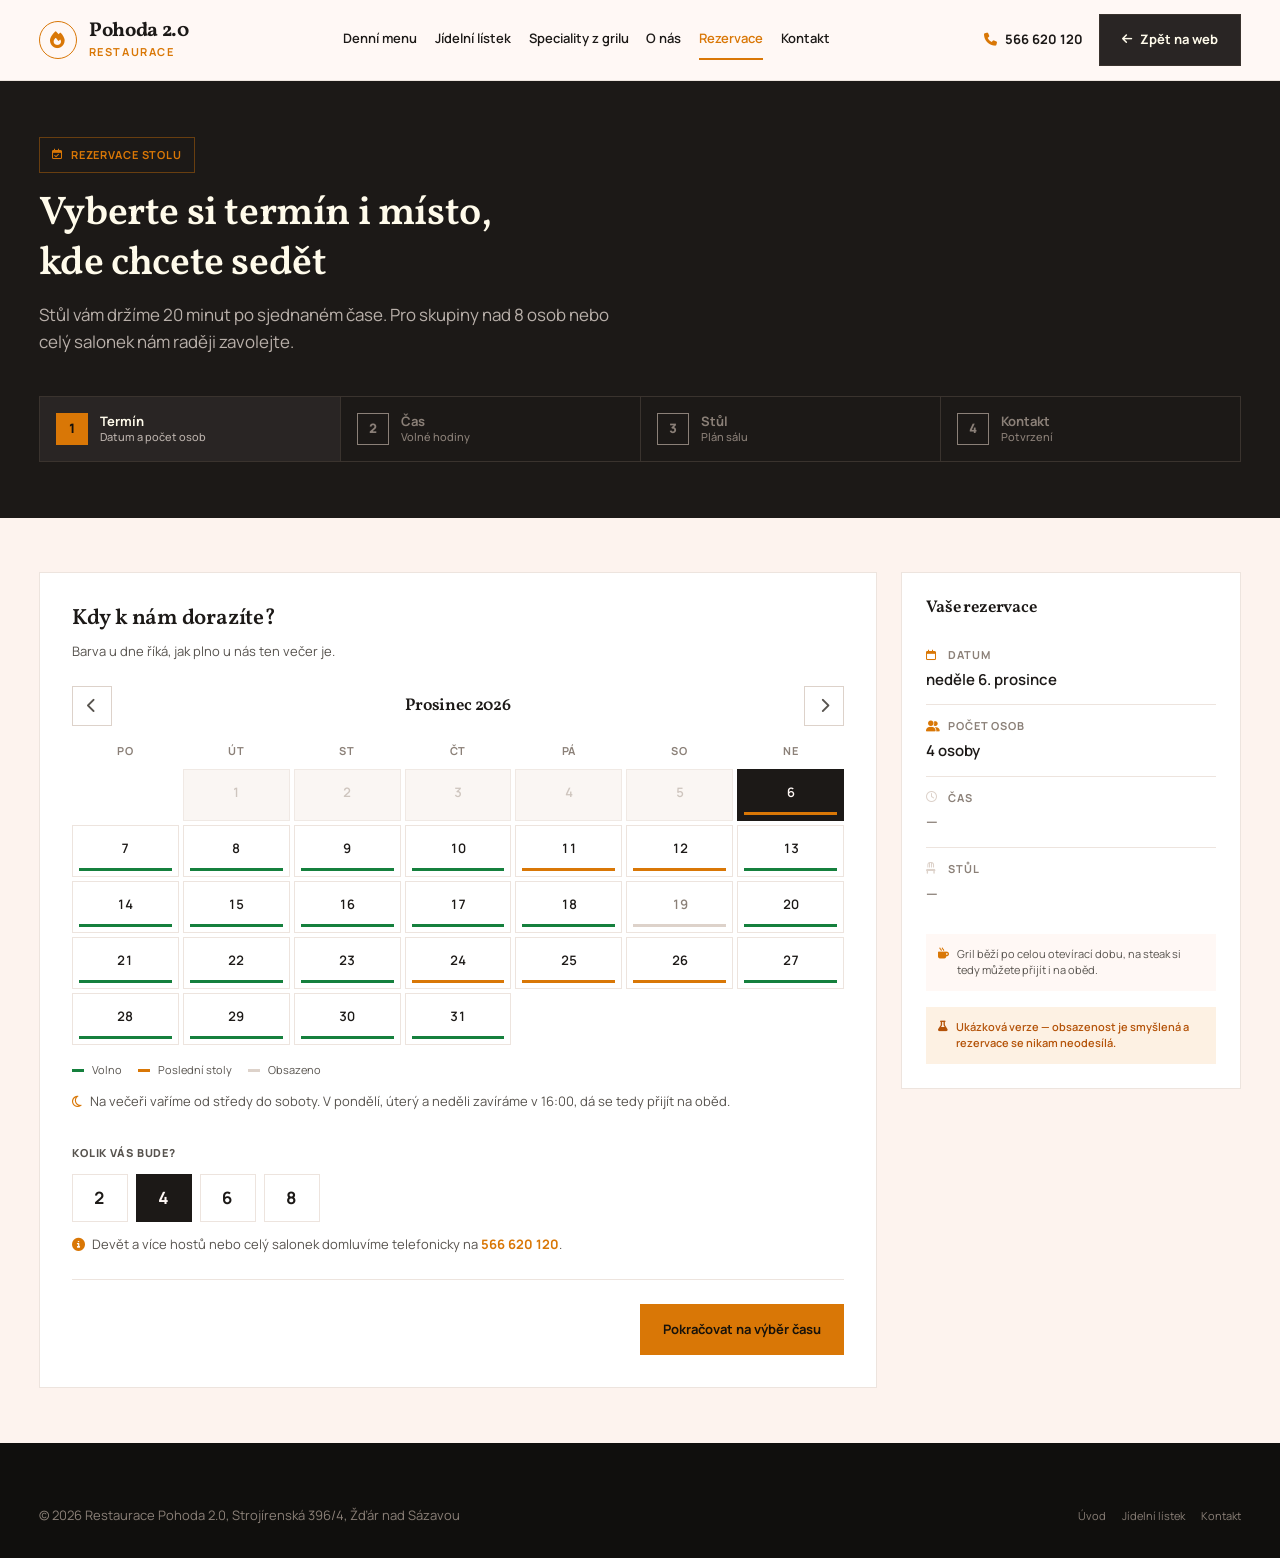
==== rezervace.html @ 3ba25381 "Add table reservation flow with interactive floor plan Adds rezervace.html: a four-step booking demo" ====
<!DOCTYPE html>
<html lang="cs">
<head>
<meta charset="UTF-8">
<meta name="viewport" content="width=device-width, initial-scale=1">
<title>Rezervace stolu — Pohoda 2.0</title>
<meta name="description" content="Rezervujte si stůl v restauraci Pohoda 2.0 ve Žďáru nad Sázavou. Vyberte si datum, čas i konkrétní stůl v sále nebo na zahrádce.">
<meta name="theme-color" content="#1c1917">

<link rel="icon" href="data:image/svg+xml,%3Csvg xmlns='http://www.w3.org/2000/svg' viewBox='0 0 32 32'%3E%3Crect width='32' height='32' fill='%231c1917'/%3E%3Ctext x='16' y='23' font-family='Georgia,serif' font-size='19' font-weight='700' fill='%23d97706' text-anchor='middle'%3EP%3C/text%3E%3C/svg%3E">

<link rel="preconnect" href="https://fonts.googleapis.com">
<link rel="preconnect" href="https://fonts.gstatic.com" crossorigin>
<link href="https://fonts.googleapis.com/css2?family=Manrope:wght@400;500;600;700;800&family=Vollkorn:ital,wght@0,500;0,600;0,700;1,600;1,700&display=swap" rel="stylesheet">
<link rel="stylesheet" href="https://cdnjs.cloudflare.com/ajax/libs/font-awesome/6.5.2/css/all.min.css">

<link rel="stylesheet" href="assets/css/tokens.css">
<link rel="stylesheet" href="assets/css/main.css">
<link rel="stylesheet" href="assets/css/rezervace.css">
<link rel="stylesheet" href="assets/css/responsive.css">
</head>
<body>

<a class="skip-link" href="#krokovani">Přeskočit na rezervaci</a>

<header class="nav">
  <div class="wrap nav__inner">
    <a href="index.html" class="brand" aria-label="Pohoda 2.0, zpět na úvod">
      <span class="brand__mark" aria-hidden="true"><i class="fa-solid fa-fire"></i></span>
      <span>
        <span class="brand__name">Pohoda 2.0</span>
        <span class="brand__sub">Restaurace</span>
      </span>
    </a>

    <nav class="nav__links" id="hlavni-navigace" aria-label="Hlavní navigace">
      <a href="index.html#denni-menu">Denní menu</a>
      <a href="index.html#jidelni-listek">Jídelní lístek</a>
      <a href="index.html#speciality">Speciality z grilu</a>
      <a href="index.html#o-nas">O nás</a>
      <a href="rezervace.html" class="is-current">Rezervace</a>
      <a href="index.html#kontakt">Kontakt</a>
    </nav>

    <div class="nav__actions">
      <a href="tel:+420566620120" class="nav__phone" aria-label="Zavolat na 566 620 120"><i class="fa-solid fa-phone" aria-hidden="true"></i> <span class="label">566 620 120</span></a>
      <a href="index.html" class="btn btn--dark"><i class="fa-solid fa-arrow-left" aria-hidden="true"></i> Zpět na web</a>
      <button class="nav__burger" type="button" aria-expanded="false" aria-controls="hlavni-navigace" aria-label="Otevřít menu">
        <i class="fa-solid fa-bars" aria-hidden="true"></i>
      </button>
    </div>
  </div>
</header>

<!-- ============================================================
     HLAVIČKA REZERVACE + KROKOVNÍK
     ============================================================ -->
<section class="rez-head" id="krokovani">
  <div class="wrap">
    <p class="eyebrow eyebrow--boxed"><i class="fa-regular fa-calendar-check" aria-hidden="true"></i> Rezervace stolu</p>
    <h1 class="rez-head__title">Vyberte si termín i místo, kde chcete sedět</h1>
    <p class="rez-head__lead">Stůl vám držíme 20 minut po sjednaném čase. Pro skupiny nad 8 osob nebo celý salonek nám raději zavolejte.</p>

    <ol class="steps" aria-label="Průběh rezervace">
      <li class="steps__item is-active" data-step-nav="1">
        <span class="steps__num">1</span>
        <span class="steps__label">Termín<small>Datum a počet osob</small></span>
      </li>
      <li class="steps__item" data-step-nav="2">
        <span class="steps__num">2</span>
        <span class="steps__label">Čas<small>Volné hodiny</small></span>
      </li>
      <li class="steps__item" data-step-nav="3">
        <span class="steps__num">3</span>
        <span class="steps__label">Stůl<small>Plán sálu</small></span>
      </li>
      <li class="steps__item" data-step-nav="4">
        <span class="steps__num">4</span>
        <span class="steps__label">Kontakt<small>Potvrzení</small></span>
      </li>
    </ol>
  </div>
</section>

<main class="section section--warm rez-main">
  <div class="wrap rez-grid">

    <!-- ==========================================================
         SLOUPEC S KROKY
         ========================================================== -->
    <div class="rez-flow">

      <!-- KROK 1 — termín -------------------------------------- -->
      <section class="step panel" data-step="1" aria-labelledby="nadpis-krok-1">
        <h2 class="step__title" id="nadpis-krok-1">Kdy k nám dorazíte?</h2>
        <p class="step__hint">Barva u dne říká, jak plno u nás ten večer je.</p>

        <div class="cal">
          <div class="cal__bar">
            <button class="cal__nav" type="button" data-cal-prev aria-label="Předchozí měsíc"><i class="fa-solid fa-chevron-left" aria-hidden="true"></i></button>
            <h3 class="cal__month" data-cal-month aria-live="polite">—</h3>
            <button class="cal__nav" type="button" data-cal-next aria-label="Následující měsíc"><i class="fa-solid fa-chevron-right" aria-hidden="true"></i></button>
          </div>
          <div class="cal__dow" aria-hidden="true">
            <span>Po</span><span>Út</span><span>St</span><span>Čt</span><span>Pá</span><span>So</span><span>Ne</span>
          </div>
          <div class="cal__grid" data-cal-grid role="group" aria-label="Výběr data"></div>
          <ul class="cal__legend">
            <li><span class="dot dot--free" aria-hidden="true"></span> Volno</li>
            <li><span class="dot dot--busy" aria-hidden="true"></span> Poslední stoly</li>
            <li><span class="dot dot--full" aria-hidden="true"></span> Obsazeno</li>
          </ul>
          <p class="cal__note">
            <i class="fa-regular fa-moon" aria-hidden="true"></i>
            Na večeři vaříme od středy do soboty. V pondělí, úterý a neděli zavíráme v 16:00, dá se tedy přijít na oběd.
          </p>
        </div>

        <fieldset class="party">
          <legend>Kolik vás bude?</legend>
          <div class="party__row" data-party>
            <button class="party__btn" type="button" data-people="2">2</button>
            <button class="party__btn is-selected" type="button" data-people="4">4</button>
            <button class="party__btn" type="button" data-people="6">6</button>
            <button class="party__btn" type="button" data-people="8">8</button>
          </div>
          <p class="party__note"><i class="fa-solid fa-circle-info" aria-hidden="true"></i> Devět a více hostů nebo celý salonek domluvíme telefonicky na <a href="tel:+420566620120">566 620 120</a>.</p>
        </fieldset>

        <div class="step__foot">
          <span></span>
          <button class="btn btn--ember" type="button" data-next="2">Pokračovat na výběr času</button>
        </div>
      </section>

      <!-- KROK 2 — čas ----------------------------------------- -->
      <section class="step panel" data-step="2" hidden aria-labelledby="nadpis-krok-2">
        <h2 class="step__title" id="nadpis-krok-2">V kolik si sednete?</h2>
        <p class="step__hint">Obsazené časy necháváme vidět, ať víte, kdy je u nás nabito.</p>

        <div class="slots" data-slots-obed>
          <h3 class="slots__title"><i class="fa-solid fa-sun" aria-hidden="true"></i> Oběd</h3>
          <div class="slots__row" data-slots="obed" role="group" aria-label="Časy oběda"></div>
        </div>

        <div class="slots" data-slots-vecere>
          <h3 class="slots__title"><i class="fa-solid fa-moon" aria-hidden="true"></i> Večer</h3>
          <div class="slots__row" data-slots="vecer" role="group" aria-label="Časy večeře"></div>
        </div>

        <p class="slots__empty" data-slots-empty hidden></p>

        <div class="step__foot">
          <button class="btn btn--ghost" type="button" data-back="1"><i class="fa-solid fa-arrow-left" aria-hidden="true"></i> Zpět na termín</button>
          <button class="btn btn--ember" type="button" data-next="3">Pokračovat na výběr stolu</button>
        </div>
      </section>

      <!-- KROK 3 — stůl ---------------------------------------- -->
      <section class="step" data-step="3" hidden aria-labelledby="nadpis-krok-3">
        <div class="panel">
          <h2 class="step__title" id="nadpis-krok-3">Kde chcete sedět?</h2>
          <p class="step__hint">Klikněte na stůl v plánu. Šedé stoly už na váš čas někdo drží.</p>

          <div class="zones" role="tablist" aria-label="Části podniku">
            <button class="zone" type="button" role="tab" aria-selected="true" data-zone="sal">
              <i class="fa-solid fa-utensils" aria-hidden="true"></i> Vnitřní sál
              <small>10 stolů · 40 míst</small>
            </button>
            <button class="zone" type="button" role="tab" aria-selected="false" data-zone="zahradka">
              <i class="fa-solid fa-tree" aria-hidden="true"></i> Zahrádka
              <small>4 stoly · 18 míst · gril</small>
            </button>
          </div>
        </div>

        <!-- Plán sálu je tmavý blok — stejný jazyk jako polední menu -->
        <div class="plan">
          <div class="plan__head">
            <h3>Plán podniku</h3>
            <p class="plan__when" data-plan-when>—</p>
          </div>

          <p class="plan__hint"><i class="fa-solid fa-arrows-left-right" aria-hidden="true"></i> Plánem můžete posunout do stran.</p>

          <div class="plan__stage">
            <svg class="plan__svg" data-plan="sal" viewBox="0 0 760 470" role="group" aria-label="Plán vnitřního sálu">
              <!-- obvodové zdi -->
              <rect class="wall" x="16" y="16" width="728" height="438"/>

              <!-- okna na severní stěně -->
              <g class="window">
                <line x1="80"  y1="16" x2="220" y2="16"/>
                <line x1="270" y1="16" x2="410" y2="16"/>
                <line x1="460" y1="16" x2="600" y2="16"/>
              </g>
              <text class="plan-note" x="340" y="46">okna do ulice</text>

              <!-- výčep -->
              <rect class="fixture" x="596" y="150" width="148" height="120"/>
              <text class="fixture-label" x="670" y="205">VÝČEP</text>
              <text class="fixture-label fixture-label--sub" x="670" y="226">Budvar · Pardál</text>

              <!-- otevřený gril -->
              <rect class="fixture fixture--fire" x="16" y="300" width="126" height="110"/>
              <text class="fixture-label" x="79" y="350">GRIL</text>
              <text class="fixture-label fixture-label--sub" x="79" y="371">otevřený</text>

              <!-- vchod -->
              <g class="door">
                <line x1="330" y1="454" x2="440" y2="454"/>
              </g>
              <text class="plan-note" x="385" y="440">vchod</text>

              <!-- stoly doplní skript -->
              <g data-tables></g>
            </svg>

            <svg class="plan__svg" data-plan="zahradka" viewBox="0 0 760 470" role="group" aria-label="Plán zahrádky" hidden>
              <rect class="wall wall--soft" x="16" y="16" width="728" height="438"/>

              <!-- pergola -->
              <rect class="fixture" x="458" y="34" width="272" height="186"/>
              <text class="fixture-label fixture-label--left" x="476" y="60">PERGOLA</text>
              <text class="fixture-label fixture-label--sub fixture-label--left" x="476" y="79">zastřešeno</text>

              <!-- zahradní gril -->
              <rect class="fixture fixture--fire" x="34" y="34" width="132" height="104"/>
              <text class="fixture-label" x="100" y="80">GRIL</text>
              <text class="fixture-label fixture-label--sub" x="100" y="101">zahradní</text>

              <!-- zeleň podél plotu -->
              <g class="green">
                <circle cx="62" cy="212" r="26"/>
                <circle cx="700" cy="304" r="22"/>
                <circle cx="686" cy="392" r="30"/>
              </g>

              <!-- vstup ze sálu -->
              <g class="door">
                <line x1="300" y1="454" x2="410" y2="454"/>
              </g>
              <text class="plan-note" x="355" y="440">vstup ze sálu</text>

              <g data-tables></g>
            </svg>
          </div>

          <ul class="plan__legend">
            <li><span class="key key--free" aria-hidden="true"></span> Volný</li>
            <li><span class="key key--taken" aria-hidden="true"></span> Obsazený</li>
            <li><span class="key key--small" aria-hidden="true"></span> Malý pro váš počet</li>
            <li><span class="key key--picked" aria-hidden="true"></span> Váš výběr</li>
          </ul>
        </div>

        <div class="panel">
          <div class="step__foot">
            <button class="btn btn--ghost" type="button" data-back="2"><i class="fa-solid fa-arrow-left" aria-hidden="true"></i> Zpět na čas</button>
            <button class="btn btn--ember" type="button" data-next="4">Pokračovat na kontakt</button>
          </div>
        </div>
      </section>

      <!-- KROK 4 — kontakt ------------------------------------- -->
      <section class="step panel" data-step="4" hidden aria-labelledby="nadpis-krok-4">
        <h2 class="step__title" id="nadpis-krok-4">Kam vám pošleme potvrzení?</h2>
        <p class="step__hint">Rezervaci potvrdíme SMS. Pokud by se něco změnilo, ozveme se telefonicky.</p>

        <form class="form" id="formular-rezervace" novalidate>
          <div class="form__row form__row--2">
            <p class="field">
              <label for="jmeno">Jméno a příjmení <span class="req" aria-hidden="true">*</span></label>
              <input type="text" id="jmeno" name="jmeno" placeholder="Jan Novák" autocomplete="name" required>
            </p>
            <p class="field">
              <label for="telefon">Telefonní číslo <span class="req" aria-hidden="true">*</span></label>
              <input type="tel" id="telefon" name="telefon" placeholder="+420 777 000 000" autocomplete="tel" required>
            </p>
          </div>

          <p class="field">
            <label for="email">E-mail <span class="volitelne">nepovinné</span></label>
            <input type="email" id="email" name="email" placeholder="vas@email.cz" autocomplete="email">
          </p>

          <fieldset class="occasion">
            <legend>Jde o zvláštní příležitost?</legend>
            <div class="occasion__row" data-occasion>
              <button class="tagbtn is-selected" type="button" data-occasion-value="">Běžná návštěva</button>
              <button class="tagbtn" type="button" data-occasion-value="Narozeniny">Narozeniny</button>
              <button class="tagbtn" type="button" data-occasion-value="Oslava">Rodinná oslava</button>
              <button class="tagbtn" type="button" data-occasion-value="Firemní akce">Firemní akce</button>
            </div>
          </fieldset>

          <p class="field">
            <label for="poznamka">Poznámka pro kuchyni a obsluhu</label>
            <textarea id="poznamka" name="poznamka" placeholder="Např. dětská židlička, bezlepkové jídlo, chceme Tomahawk – připravte ho prosím."></textarea>
          </p>

          <div class="step__foot">
            <button class="btn btn--ghost" type="button" data-back="3"><i class="fa-solid fa-arrow-left" aria-hidden="true"></i> Zpět na výběr stolu</button>
            <button class="btn btn--ember" type="submit">Závazně rezervovat <i class="fa-regular fa-circle-check" aria-hidden="true"></i></button>
          </div>

          <p class="form__status" id="stav-rezervace" role="status" hidden></p>
        </form>
      </section>

      <!-- POTVRZENÍ -------------------------------------------- -->
      <section class="step done" data-step="5" hidden aria-labelledby="nadpis-hotovo">
        <div class="done__mark" aria-hidden="true"><i class="fa-solid fa-check"></i></div>
        <h2 class="done__title" id="nadpis-hotovo">Stůl je váš. Těšíme se!</h2>
        <p class="done__lead">Potvrzení jsme odeslali SMS. Stůl držíme 20 minut po sjednaném čase — kdyby se vám cokoliv posunulo, stačí zavolat.</p>

        <dl class="done__recap" data-done-recap></dl>

        <p class="done__code">Číslo rezervace <strong data-done-code>—</strong></p>

        <div class="done__cta">
          <a href="index.html#jidelni-listek" class="btn btn--ink">Prohlédnout jídelní lístek</a>
          <a href="tel:+420566620120" class="btn btn--ghost"><i class="fa-solid fa-phone" aria-hidden="true"></i> Zavolat do restaurace</a>
          <button class="btn btn--ghost" type="button" data-restart>Nová rezervace</button>
        </div>
      </section>

    </div>

    <!-- ==========================================================
         SOUHRN
         ========================================================== -->
    <aside class="recap" aria-label="Souhrn rezervace">
      <div class="recap__inner">
        <h2 class="recap__title">Vaše rezervace</h2>
        <dl class="recap__list">
          <div class="recap__row" data-recap="datum">
            <dt><i class="fa-regular fa-calendar" aria-hidden="true"></i> Datum</dt>
            <dd>—</dd>
          </div>
          <div class="recap__row" data-recap="osob">
            <dt><i class="fa-solid fa-user-group" aria-hidden="true"></i> Počet osob</dt>
            <dd>—</dd>
          </div>
          <div class="recap__row" data-recap="cas">
            <dt><i class="fa-regular fa-clock" aria-hidden="true"></i> Čas</dt>
            <dd>—</dd>
          </div>
          <div class="recap__row" data-recap="stul">
            <dt><i class="fa-solid fa-chair" aria-hidden="true"></i> Stůl</dt>
            <dd>—</dd>
          </div>
        </dl>

        <p class="recap__note">
          <i class="fa-solid fa-mug-hot" aria-hidden="true"></i>
          Gril běží po celou otevírací dobu, na steak si tedy můžete přijít i na oběd.
        </p>

        <p class="recap__demo">
          <i class="fa-solid fa-flask" aria-hidden="true"></i>
          Ukázková verze — obsazenost je smyšlená a rezervace se nikam neodesílá.
        </p>
      </div>
    </aside>

  </div>
</main>

<footer class="footer">
  <div class="wrap">
    <div class="footer__bottom" style="margin-top:0;padding-top:0;border-top:none">
      <p>© 2026 Restaurace Pohoda 2.0, Strojírenská 396/4, Žďár nad Sázavou</p>
      <nav aria-label="Doplňkové odkazy">
        <a href="index.html">Úvod</a>
        <a href="index.html#jidelni-listek">Jídelní lístek</a>
        <a href="index.html#kontakt">Kontakt</a>
      </nav>
    </div>
  </div>
</footer>

<script src="assets/js/app.js"></script>
<script src="assets/js/rezervace.js"></script>
</body>
</html>
---- assets/css/tokens.css ----
/* =============================================================
   POHODA 2.0 — Design tokens
   Realizace Figma návrhu: střídání tmavých „grilových" pásů
   a světlých krémových sekcí s tištěným jídelním lístkem.
   ============================================================= */

:root {
  /* ---------- Tmavé plochy (hero, polední menu, patička) ---------- */
  --coal:        #100f0d;   /* topbar, patička, nejhlubší plocha */
  --char:        #1c1917;   /* hlavní tmavá plocha */
  --ash:         #292524;   /* tmavé karty a tlačítka */
  --ash-hi:      #332e2b;   /* hover na tmavé */
  --line-dark:   #3a332e;   /* linky na tmavé */

  /* ---------- Světlé plochy (příběh, lístek, rezervace) ---------- */
  --cream:       #fff8f5;   /* krémový podklad sekcí */
  --cream-warm:  #fdf3ee;   /* teplejší varianta pásu */
  --card:        #ffffff;   /* bílé karty */
  --line-light:  #ede4de;   /* linky na světlé */
  --line-input:  #ddd2ca;   /* rámečky formulářových polí */

  /* ---------- Oheň ---------- */
  --ember:       #d97706;   /* primární akce, ceny, akcenty */
  --ember-hi:    #ef8c0a;   /* hover */
  --ember-deep:  #b45309;   /* stisk */
  --flame:       #ea580c;   /* mikroakcent: nábor, žhavé */
  --ember-tint:  #fdf1e3;   /* světlá výplň pod akcentem */

  /* ---------- Text ---------- */
  --foam:        #fffbeb;   /* text na tmavé */
  --stone:       #b9b0aa;   /* sekundární na tmavé */
  --stone-dim:   #8b8078;   /* meta na tmavé */
  --ink:         #1c1917;   /* text na světlé */
  --ink-soft:    #57534e;   /* popisy na světlé */
  --ink-dim:     #8b8078;   /* meta na světlé */

  /* ---------- Stavy ---------- */
  --open:        #15803d;   /* dnes otevřeno */
  --open-tint:   #e8f3ec;

  /* ---------- Stavy stolů v plánu sálu ---------- */
  --free:        #6b9c65;   /* volný stůl — mech Vysočiny */
  --free-fill:   rgba(107,156,101,0.22);
  --free-hover:  rgba(107,156,101,0.4);
  --taken:       #57504a;   /* stůl už někdo drží */
  --taken-fill:  #241f1c;

  /* ---------- Typografie ---------- */
  --font-display: 'Vollkorn', Georgia, 'Times New Roman', serif;
  --font-text:    'Manrope', system-ui, -apple-system, 'Segoe UI', sans-serif;

  /* Fluidní škála: mobil 360 px → desktop 1440 px.
     Nad 1800 px roste přes html{font-size}, ne přes vw. */
  --t-display: clamp(2.25rem, 1.35rem + 3.9vw, 3.5rem);
  --t-h2:      clamp(1.75rem, 1.25rem + 2.1vw, 2.5rem);
  --t-h3:      clamp(1.15rem, 1.05rem + 0.45vw, 1.375rem);
  --t-h4:      1.0625rem;
  --t-lead:    clamp(0.95rem, 0.9rem + 0.2vw, 1.0625rem);
  --t-body:    0.9375rem;
  --t-sm:      0.8125rem;
  --t-xs:      0.6875rem;

  --lh-tight:  1.14;
  --lh-head:   1.25;
  --lh-body:   1.62;
  --track-label: 0.08em;   /* prostrkání verzálkových popisků */

  /* ---------- Rozestupy ---------- */
  --s-1: 0.25rem;  --s-2: 0.5rem;   --s-3: 0.75rem;  --s-4: 1rem;
  --s-5: 1.5rem;   --s-6: 2rem;     --s-7: 3rem;     --s-8: 4rem;
  --s-9: 6rem;     --s-10: 8rem;

  /* ---------- Layout ---------- */
  --page:   1280px;
  --gutter: clamp(1rem, 0.35rem + 2.6vw, 3rem);
  --nav-h:  80px;

  /* ---------- Tvar: ostré rohy jsou identita podniku ---------- */
  --radius: 0;

  /* ---------- Hloubka ---------- */
  --lift-1: 0 1px 2px rgba(28,25,23,0.04);
  --lift-2: 0 8px 24px -4px rgba(28,25,23,0.08), 0 2px 6px -1px rgba(28,25,23,0.04);
  --lift-3: 0 24px 60px -20px rgba(28,25,23,0.28);

  /* ---------- Pohyb ---------- */
  --ease: cubic-bezier(0.22, 0.61, 0.36, 1);
  --fast: 140ms;
  --mid:  260ms;
  --slow: 520ms;
}

/* Velké obrazovky a televize: neroztahovat, zvětšit celý systém. */
@media (min-width: 1800px) { html { font-size: 17.5px; } :root { --page: 1440px; } }
@media (min-width: 2400px) { html { font-size: 21px;   } :root { --page: 1680px; } }
@media (min-width: 3200px) { html { font-size: 27px;   } :root { --page: 2100px; } }
---- assets/css/main.css ----
/* =============================================================
   POHODA 2.0 — Grill & Pivnice
   Základ, komponenty a sekce one-page layoutu.
   Návaznost: tokens.css
   ============================================================= */

/* ---------------------------------------------------------------
   1. RESET A ZÁKLAD
   --------------------------------------------------------------- */
*, *::before, *::after { box-sizing: border-box; }
* { margin: 0; padding: 0; }

html {
  -webkit-text-size-adjust: 100%;
  scroll-behavior: smooth;
  scroll-padding-top: calc(var(--nav-h) + 8px);
}

body {
  font-family: var(--font-text);
  font-size: var(--t-body);
  line-height: var(--lh-body);
  color: var(--ink);
  background-color: var(--cream);
  -webkit-font-smoothing: antialiased;
  text-rendering: optimizeLegibility;
  overflow-x: hidden;
}

img, svg, iframe { display: block; max-width: 100%; }
img { height: auto; }
ul, ol { list-style: none; }
a { color: inherit; text-decoration: none; }
button, input, textarea, select { font: inherit; color: inherit; }
button { background: none; border: none; cursor: pointer; }

/* Atribut hidden musí přebít i display z komponent. */
[hidden] { display: none !important; }

h1, h2, h3, h4 {
  font-family: var(--font-display);
  font-weight: 600;
  line-height: var(--lh-head);
  letter-spacing: -0.01em;
}

/* Viditelný focus všude — klávesnice je plnohodnotná cesta webem. */
:focus-visible {
  outline: 2px solid var(--ember);
  outline-offset: 3px;
}

@media (prefers-reduced-motion: reduce) {
  html { scroll-behavior: auto; }
  *, *::before, *::after {
    animation-duration: 0.01ms !important;
    animation-iteration-count: 1 !important;
    transition-duration: 0.01ms !important;
  }
}

/* Přeskočit na obsah — první tabulátor na stránce. */
.skip-link {
  position: absolute; left: var(--s-4); top: -100px; z-index: 200;
  background: var(--ember); color: #14110d;
  padding: var(--s-3) var(--s-5); font-weight: 700; font-size: var(--t-sm);
  transition: top var(--fast) var(--ease);
}
.skip-link:focus { top: var(--s-4); }

/* ---------------------------------------------------------------
   2. LAYOUT
   --------------------------------------------------------------- */
.wrap {
  width: 100%;
  max-width: var(--page);
  margin-inline: auto;
  padding-inline: var(--gutter);
}

.section { padding-block: clamp(3rem, 1.5rem + 6vw, 6rem); }
.section--dark { background: var(--char); color: var(--foam); }
.section--cream { background: var(--cream); }
.section--warm { background: var(--cream-warm); }

/* ---------------------------------------------------------------
   3. TYPOGRAFICKÉ PRVKY
   --------------------------------------------------------------- */
.eyebrow {
  display: inline-flex; align-items: center; gap: var(--s-2);
  font-size: var(--t-xs); font-weight: 700;
  letter-spacing: var(--track-label); text-transform: uppercase;
  color: var(--ember);
}
.eyebrow--boxed {
  border: 1px solid rgba(217,119,6,0.4);
  padding: var(--s-2) var(--s-3);
}
.eyebrow--rule::before {
  content: ""; width: 28px; height: 2px; background: var(--ember); flex: none;
}

.h-display { font-size: var(--t-display); line-height: var(--lh-tight); }
.h-section { font-size: var(--t-h2); }
.accent-italic { color: var(--ember); font-style: italic; }

.lead {
  font-size: var(--t-lead);
  color: var(--ink-soft);
  max-width: 58ch;
}
.section--dark .lead { color: var(--stone); }

/* ---------------------------------------------------------------
   4. TLAČÍTKA
   --------------------------------------------------------------- */
.btn {
  display: inline-flex; align-items: center; justify-content: center;
  gap: var(--s-2);
  padding: 0.875rem 1.375rem;
  font-size: var(--t-sm); font-weight: 700;
  border: 1px solid transparent; border-radius: var(--radius);
  cursor: pointer; white-space: nowrap;
  transition: background-color var(--fast) var(--ease),
              color var(--fast) var(--ease),
              border-color var(--fast) var(--ease);
}
.btn i { font-size: 0.9em; }

.btn--ember { background: var(--ember); color: #17120b; }
.btn--ember:hover { background: var(--ember-hi); }
.btn--ember:active { background: var(--ember-deep); color: var(--foam); }

.btn--dark { background: var(--ash); color: var(--foam); border-color: var(--line-dark); }
.btn--dark:hover { background: var(--ash-hi); border-color: var(--stone-dim); }

.btn--ink { background: var(--ink); color: var(--cream); }
.btn--ink:hover { background: var(--ash); }

.btn--ghost { background: transparent; color: var(--ink); border-color: var(--line-input); }
.btn--ghost:hover { background: var(--cream); border-color: var(--ink-dim); }

.btn--block { width: 100%; }
.btn--sm { padding: 0.6rem 0.95rem; font-size: var(--t-xs); }

.btn-icon {
  width: 44px; height: 44px; flex: none;
  display: inline-flex; align-items: center; justify-content: center;
  background: var(--ember-deep); color: var(--foam);
  transition: background-color var(--fast) var(--ease);
}
.btn-icon:hover { background: var(--ember); color: #17120b; }

/* Textový odkaz se šipkou — v kartách nabídky. */
.link-arrow {
  display: inline-flex; align-items: center; gap: var(--s-2);
  font-size: var(--t-sm); font-weight: 700; color: var(--ember);
}
.link-arrow i { transition: transform var(--fast) var(--ease); }
.link-arrow:hover i { transform: translateX(4px); }

/* ---------------------------------------------------------------
   5. NAVBAR (světlý) + TOPBAR (tmavý)
   --------------------------------------------------------------- */
.nav {
  position: sticky; top: 0; z-index: 100;
  background: var(--cream);
  border-bottom: 1px solid var(--line-light);
}
.nav__inner {
  display: flex; align-items: center; gap: var(--s-5);
  height: var(--nav-h);
}

.brand { display: flex; align-items: center; gap: var(--s-3); flex: none; }
.brand__mark {
  width: 38px; height: 38px; flex: none;
  display: grid; place-items: center;
  border: 1.5px solid var(--ember);
  border-radius: 50%;
  color: var(--ember); font-size: 1.05rem;
}
.brand__name {
  font-family: var(--font-display); font-weight: 700;
  font-size: 1.25rem; line-height: 1.1; letter-spacing: -0.015em;
}
.brand__sub {
  display: block;
  font-size: var(--t-xs); font-weight: 700; color: var(--ember);
  letter-spacing: 0.14em; text-transform: uppercase;
}

.nav__links { display: flex; align-items: center; gap: clamp(0.75rem, 1.4vw, 1.5rem); margin-inline: auto; }
.nav__links a {
  font-size: var(--t-sm); font-weight: 600; color: var(--ink);
  padding-block: var(--s-2);
  border-bottom: 2px solid transparent;
  transition: color var(--fast) var(--ease), border-color var(--fast) var(--ease);
}
.nav__links a:hover { color: var(--ember); }
.nav__links a.is-current { color: var(--ember); border-bottom-color: var(--ember); }

/* Rezervační CTA se na mobilu přesouvá dovnitř rozbaleného menu. */
.nav__cta-mobile { display: none; }

.nav__actions { display: flex; align-items: center; gap: var(--s-4); flex: none; }
.nav__phone { display: inline-flex; align-items: center; gap: var(--s-2); font-size: var(--t-sm); font-weight: 700; }
.nav__phone i { color: var(--ember); }

.nav__burger {
  display: none; width: 44px; height: 44px;
  align-items: center; justify-content: center;
  font-size: 1.25rem; color: var(--ink);
  border: 1px solid var(--line-input);
}

.topbar {
  background: var(--coal); color: var(--stone);
  border-bottom: 1px solid var(--line-dark);
  font-size: var(--t-xs);
}
.topbar__inner {
  display: flex; align-items: center; justify-content: space-between;
  gap: var(--s-4); min-height: 40px; padding-block: var(--s-2);
}
.topbar__left, .topbar__right { display: flex; align-items: center; gap: var(--s-3); }
.topbar__right { flex: none; }
.topbar a { color: inherit; }
.topbar a:hover { color: var(--ember); }
.topbar__sep { opacity: 0.35; }

.tag-hiring {
  display: inline-flex; align-items: center; gap: var(--s-1);
  background: var(--flame); color: #fff;
  padding: 3px var(--s-2);
  font-size: 0.625rem; font-weight: 800; letter-spacing: 0.06em;
  text-transform: uppercase; white-space: nowrap;
}

/* ---------------------------------------------------------------
   6. HERO
   --------------------------------------------------------------- */
.hero {
  background: var(--char); color: var(--foam);
  padding-block: clamp(2.5rem, 1rem + 5vw, 5rem) clamp(2.5rem, 1rem + 4vw, 4rem);
}
.hero__grid {
  display: grid; grid-template-columns: 1fr 1fr;
  gap: clamp(2rem, 1rem + 3vw, 4rem);
  align-items: center;
}
.hero__content { display: flex; flex-direction: column; align-items: flex-start; gap: var(--s-5); }
.hero__title { font-size: var(--t-display); line-height: var(--lh-tight); color: var(--foam); }
.hero__cta { display: flex; flex-wrap: wrap; gap: var(--s-3); }

.hero__facts {
  display: grid; grid-template-columns: repeat(3, 1fr);
  border: 1px solid var(--line-dark);
  width: 100%;
}
.hero__fact { padding: var(--s-4); }
.hero__fact + .hero__fact { border-left: 1px solid var(--line-dark); }
.hero__fact dt { font-size: var(--t-sm); font-weight: 700; color: var(--ember); margin-bottom: 2px; }
.hero__fact dd { font-size: var(--t-sm); color: var(--stone); line-height: 1.4; }

.hero__visual { position: relative; }
.hero__photo {
  width: 100%; aspect-ratio: 16 / 11; object-fit: cover;
  background: var(--ash);
}
.hero__badge {
  position: absolute; left: clamp(-2.5rem, -2vw, 0rem); bottom: -28px;
  right: var(--s-5);
  display: flex; align-items: center; gap: var(--s-4);
  background: var(--coal); border: 1px solid var(--line-dark);
  padding: var(--s-4);
  box-shadow: var(--lift-3);
}
.hero__badge-icon {
  width: 46px; height: 46px; flex: none;
  display: grid; place-items: center;
  background: var(--ember); color: #17120b; font-size: 1.15rem;
}
.hero__badge h2 { font-size: var(--t-h3); color: var(--foam); }
.hero__badge p { font-size: var(--t-sm); color: var(--stone); }
.hero__badge-time {
  margin-left: auto; flex: none;
  font-size: var(--t-sm); font-weight: 800; color: var(--ember);
  letter-spacing: 0.04em; white-space: nowrap;
}

.hero__strip {
  display: grid; grid-template-columns: repeat(3, 1fr);
  gap: var(--s-4);
  margin-top: clamp(3.5rem, 2rem + 4vw, 5rem);
  background: var(--ash); border: 1px solid var(--line-dark);
  padding: var(--s-5) var(--s-6);
  font-size: var(--t-sm);
}
.hero__strip > * { display: flex; align-items: center; gap: var(--s-2); }
.hero__strip i { color: var(--ember); }
.hero__strip > :nth-child(2) { justify-content: center; }
.hero__strip > :nth-child(3) { justify-content: flex-end; color: var(--ember); font-weight: 700; }

/* ---------------------------------------------------------------
   7. PŘÍBĚH RESTAURACE
   --------------------------------------------------------------- */
.story__grid {
  display: grid; grid-template-columns: minmax(0, 5fr) minmax(0, 7fr);
  gap: clamp(2rem, 1rem + 3vw, 4rem);
  align-items: start;
}
.story__text { display: flex; flex-direction: column; gap: var(--s-4); align-items: flex-start; }
.story__text p { color: var(--ink-soft); max-width: 46ch; }

.stats { display: flex; gap: var(--s-5); margin-top: var(--s-3); width: 100%; }
.stats > div { flex: 1; }
.stats > div + div { border-left: 1px solid var(--line-light); padding-left: var(--s-5); }
.stats dt {
  font-family: var(--font-display); font-size: 1.5rem; font-weight: 700;
  color: var(--ember); line-height: 1.1;
}
.stats dd { font-size: var(--t-sm); color: var(--ink-soft); }

.offer { display: grid; grid-template-columns: repeat(3, 1fr); gap: var(--s-4); }
.offer__card {
  display: flex; flex-direction: column; gap: var(--s-3);
  background: var(--card); border: 1px solid var(--line-light);
  padding: var(--s-5);
  transition: border-color var(--mid) var(--ease), box-shadow var(--mid) var(--ease);
}
.offer__card:hover { border-color: var(--ember); box-shadow: var(--lift-2); }
.offer__icon {
  width: 42px; height: 42px; flex: none;
  display: grid; place-items: center;
  background: var(--ember-tint); color: var(--ember); font-size: 1.05rem;
}
.offer__card h3 { font-size: var(--t-h3); }
.offer__card p { font-size: var(--t-sm); color: var(--ink-soft); flex: 1; }

/* ---------------------------------------------------------------
   8. JÍDELNÍ LÍSTEK
   --------------------------------------------------------------- */
.menu__head {
  display: grid; grid-template-columns: minmax(0, 1fr) auto;
  gap: var(--s-5); align-items: end;
  margin-bottom: var(--s-6);
}
.menu__intro { display: flex; flex-direction: column; gap: var(--s-3); align-items: flex-start; }

.chips { display: flex; flex-wrap: wrap; gap: var(--s-2); justify-content: flex-end; }
.chip {
  padding: 0.55rem 0.9rem;
  font-size: var(--t-sm); font-weight: 600;
  color: var(--ink-soft);
  background: var(--card); border: 1px solid var(--line-light);
  transition: background-color var(--fast) var(--ease), color var(--fast) var(--ease),
              border-color var(--fast) var(--ease);
}
.chip:hover { border-color: var(--ink-dim); color: var(--ink); }
.chip[aria-pressed="true"] { background: var(--ink); color: var(--cream); border-color: var(--ink); }

.dishes { display: grid; grid-template-columns: repeat(2, 1fr); gap: var(--s-4); }

.dish {
  display: flex; flex-direction: column; gap: var(--s-3);
  background: var(--card); border: 1px solid var(--line-light);
  padding: var(--s-5);
  transition: border-color var(--mid) var(--ease), box-shadow var(--mid) var(--ease);
}
.dish:hover { border-color: var(--ember); box-shadow: var(--lift-2); }
.dish__top { display: flex; align-items: baseline; gap: var(--s-4); }
.dish__name { font-size: var(--t-h4); flex: 1; }
.dish__portion {
  font-family: var(--font-text); font-size: var(--t-sm); font-weight: 700;
  color: var(--ember); margin-right: var(--s-2);
}
.dish__price {
  flex: none; font-size: 1.0625rem; font-weight: 800; color: var(--ember);
  font-variant-numeric: tabular-nums;
}
.dish__desc { font-size: var(--t-sm); color: var(--ink-soft); flex: 1; }
.dish__foot {
  display: flex; align-items: center; justify-content: space-between;
  gap: var(--s-4); font-size: var(--t-xs);
}
.dish__tag { display: inline-flex; align-items: center; gap: var(--s-1); color: var(--ember); font-weight: 700; }
.dish__tag--muted { color: var(--ink-soft); font-weight: 600; }
.dish__allergens { color: var(--ink-dim); font-variant-numeric: tabular-nums; }

.menu__note {
  display: flex; align-items: center; gap: var(--s-4);
  margin-top: var(--s-5);
  background: #f3ece7; border: 1px solid var(--line-light);
  padding: var(--s-5);
}
.menu__note > i { color: var(--ember); font-size: 1.15rem; flex: none; }
.menu__note h3 { font-size: var(--t-h4); }
.menu__note p { font-size: var(--t-sm); color: var(--ink-soft); }
.menu__note .btn { margin-left: auto; flex: none; }

/* ---------------------------------------------------------------
   9. POLEDNÍ MENU (tmavý blok)
   --------------------------------------------------------------- */
.lunch {
  background: var(--char); color: var(--foam);
  padding: clamp(2rem, 1rem + 3vw, 3.5rem);
  display: grid; grid-template-columns: minmax(0, 1fr) auto;
  gap: clamp(1.5rem, 1rem + 2vw, 3rem);
  align-items: center;
}
.lunch__text { display: flex; flex-direction: column; align-items: flex-start; gap: var(--s-4); }
.lunch__text h2 { color: var(--foam); }
.lunch__text p { color: var(--stone); max-width: 52ch; }
.lunch__meta { display: flex; flex-wrap: wrap; align-items: center; gap: var(--s-4); font-size: var(--t-sm); color: var(--stone); }
.lunch__meta b { color: var(--ember); font-size: 1.0625rem; font-variant-numeric: tabular-nums; }
.lunch__pill {
  background: rgba(217,119,6,0.14); border: 1px solid rgba(217,119,6,0.35);
  color: var(--ember); padding: var(--s-1) var(--s-3);
  font-size: var(--t-xs); font-weight: 700;
}
.lunch__cta { display: flex; flex-direction: column; gap: var(--s-3); min-width: 264px; }

/* ---------------------------------------------------------------
   10. REZERVACE + INFO
   --------------------------------------------------------------- */
.book__grid {
  display: grid; grid-template-columns: minmax(0, 7fr) minmax(0, 5fr);
  gap: var(--s-5); align-items: start;
}
.panel {
  background: var(--card); border: 1px solid var(--line-light);
  padding: clamp(1.25rem, 0.75rem + 1.6vw, 2rem);
}
.panel + .panel { margin-top: var(--s-5); }
.panel__head { display: flex; align-items: center; justify-content: space-between; gap: var(--s-4); }
.panel__head h3 { font-size: var(--t-h3); display: flex; align-items: center; gap: var(--s-3); }
.panel__head h3 i { color: var(--ember); font-size: 0.95rem; }

.form { display: flex; flex-direction: column; gap: var(--s-4); margin-top: var(--s-5); }
.form__row { display: grid; gap: var(--s-4); }
.form__row--2 { grid-template-columns: 1fr 1fr; }
.form__row--3 { grid-template-columns: 1.15fr 1fr 1fr; }

.field { display: flex; flex-direction: column; gap: var(--s-2); }
.field > label {
  font-size: var(--t-xs); font-weight: 700; color: var(--ink-soft);
  letter-spacing: var(--track-label); text-transform: uppercase;
}
.field > label .req { color: var(--flame); }
.field input, .field select, .field textarea {
  width: 100%;
  background: var(--card); color: var(--ink);
  border: 1px solid var(--line-input); border-radius: var(--radius);
  padding: 0.75rem var(--s-3);
  font-size: var(--t-body);
  transition: border-color var(--fast) var(--ease), box-shadow var(--fast) var(--ease);
}
.field textarea { resize: vertical; min-height: 88px; }
.field input::placeholder, .field textarea::placeholder { color: #b3a9a2; }
.field input:focus, .field select:focus, .field textarea:focus {
  outline: none;
  border-color: var(--ember);
  box-shadow: 0 0 0 3px rgba(217,119,6,0.14);
}
.field select { appearance: none; cursor: pointer; padding-right: 2.25rem; }
.field--select { position: relative; }
.field--select::after {
  content: "\f078"; font-family: "Font Awesome 6 Free"; font-weight: 900;
  position: absolute; right: 0.9rem; bottom: 0.95rem;
  font-size: 0.7rem; color: var(--ink-dim); pointer-events: none;
}

.form__foot {
  display: flex; align-items: center; justify-content: space-between;
  gap: var(--s-5); flex-wrap: wrap;
  border-top: 1px solid var(--line-light); padding-top: var(--s-5);
}
.form__hint { display: flex; align-items: flex-start; gap: var(--s-2); font-size: var(--t-sm); color: var(--ink-soft); max-width: 34ch; }
.form__hint i { color: var(--ember); margin-top: 4px; }

.badge-open {
  display: inline-flex; align-items: center; gap: var(--s-2);
  background: var(--open-tint); color: var(--open);
  border: 1px solid rgba(21,128,61,0.25);
  padding: var(--s-1) var(--s-3);
  font-size: var(--t-xs); font-weight: 700;
}
.badge-open .dot { width: 7px; height: 7px; border-radius: 50%; background: var(--open); }

.hours { margin-top: var(--s-5); }
.hours li {
  display: flex; align-items: center; justify-content: space-between;
  gap: var(--s-4); padding: var(--s-3);
  font-size: var(--t-sm);
}
.hours li + li { border-top: 1px solid var(--line-light); }
.hours li.is-today {
  background: var(--ember-tint);
  border: 1px solid rgba(217,119,6,0.3);
  color: var(--ember-deep); font-weight: 700;
}
.hours .time { font-variant-numeric: tabular-nums; }
.hours__note {
  display: flex; align-items: center; gap: var(--s-3);
  margin-top: var(--s-4); padding: var(--s-3);
  background: var(--cream); border: 1px solid var(--line-light);
  font-size: var(--t-sm); color: var(--ink-soft);
}
.hours__note i { color: var(--ember); flex: none; }

.place__addr { margin-top: var(--s-4); font-size: var(--t-sm); }
.place__addr strong { display: block; font-size: var(--t-body); }
.place__addr span { color: var(--ink-soft); }
.place__addr .muted { color: var(--ink-dim); }
.place__map {
  margin-top: var(--s-4);
  border: 1px solid var(--line-light);
  aspect-ratio: 16 / 9; width: 100%;
  filter: saturate(0.85);
}
.place__cta { display: grid; grid-template-columns: 1fr 1fr; gap: var(--s-3); margin-top: var(--s-3); }

/* ---------------------------------------------------------------
   11. PATIČKA
   --------------------------------------------------------------- */
.footer { background: var(--coal); color: var(--stone); padding-block: clamp(2.5rem, 1.5rem + 3vw, 4rem) var(--s-6); }
.footer__grid {
  display: grid; grid-template-columns: minmax(0, 1.4fr) repeat(3, minmax(0, 1fr));
  gap: clamp(1.5rem, 1rem + 2vw, 3rem);
}
.footer h4 {
  font-family: var(--font-text); font-size: var(--t-xs); font-weight: 800;
  letter-spacing: var(--track-label); text-transform: uppercase;
  color: var(--ember); margin-bottom: var(--s-4);
}
.footer__brand { display: flex; flex-direction: column; gap: var(--s-4); align-items: flex-start; }
.footer__brand .brand__name { color: var(--foam); }
.footer p { font-size: var(--t-sm); }
.footer__list li { display: flex; justify-content: space-between; gap: var(--s-3); font-size: var(--t-sm); padding-block: var(--s-1); }
.footer__list .time { color: var(--foam); font-variant-numeric: tabular-nums; }
.footer__list a:hover { color: var(--ember); }

.socials { display: flex; gap: var(--s-2); }
.socials a {
  width: 38px; height: 38px;
  display: grid; place-items: center;
  border: 1px solid var(--line-dark); color: var(--stone);
  transition: color var(--fast) var(--ease), border-color var(--fast) var(--ease);
}
.socials a:hover { color: var(--ember); border-color: var(--ember); }

.news { display: flex; margin-top: var(--s-3); }
.news input {
  flex: 1; min-width: 0;
  background: var(--char); color: var(--foam);
  border: 1px solid var(--line-dark); border-right: none;
  padding: 0.7rem var(--s-3); font-size: var(--t-sm);
}
.news input::placeholder { color: var(--stone-dim); }
.news input:focus { outline: none; border-color: var(--ember); }
.news button {
  flex: none; width: 46px;
  background: var(--ember); color: #17120b;
  display: grid; place-items: center;
  transition: background-color var(--fast) var(--ease);
}
.news button:hover { background: var(--ember-hi); }

.footer__bottom {
  display: flex; flex-wrap: wrap; align-items: center; justify-content: space-between;
  gap: var(--s-4);
  margin-top: clamp(2rem, 1rem + 2vw, 3rem);
  padding-top: var(--s-5);
  border-top: 1px solid var(--line-dark);
  font-size: var(--t-xs); color: var(--stone-dim);
}
.footer__bottom nav { display: flex; gap: var(--s-4); }
.footer__bottom a:hover { color: var(--ember); }

/* ---------------------------------------------------------------
   12. STAVOVÉ ZPRÁVY (demo bez backendu)
   --------------------------------------------------------------- */
.form__status {
  display: flex; align-items: flex-start; gap: var(--s-3);
  padding: var(--s-4);
  font-size: var(--t-sm); font-weight: 600;
  border: 1px solid;
}
.form__status::before {
  font-family: "Font Awesome 6 Free"; font-weight: 900;
  flex: none; font-size: 0.95rem; line-height: 1.4;
}
.form__status.is-ok {
  background: var(--open-tint); border-color: rgba(21,128,61,0.3); color: #14532d;
}
.form__status.is-ok::before { content: "\f00c"; color: var(--open); }
.form__status.is-chyba {
  background: #fdeeea; border-color: rgba(234,88,12,0.35); color: #7c2d12;
}
.form__status.is-chyba::before { content: "\f06a"; color: var(--flame); }

.dishes__empty {
  margin-top: var(--s-5); padding: var(--s-6);
  background: var(--card); border: 1px dashed var(--line-input);
  text-align: center; color: var(--ink-soft); font-size: var(--t-sm);
}

.news__done {
  display: flex; align-items: center; gap: var(--s-2);
  margin-top: var(--s-3); padding: var(--s-3);
  border: 1px solid rgba(217,119,6,0.35);
  background: rgba(217,119,6,0.1);
  color: var(--ember); font-size: var(--t-sm); font-weight: 600;
}

.badge-open.is-closed {
  background: #f2efec; color: var(--ink-soft); border-color: var(--line-input);
}
.badge-open.is-closed .dot { background: var(--ink-dim); }

/* Přemostění mezi rychlým formulářem a plánem sálu na samostatné stránce. */
.form__alt {
  display: flex; align-items: flex-start; gap: var(--s-3);
  margin-top: var(--s-5); padding: var(--s-4);
  background: var(--ember-tint); border: 1px solid rgba(217,119,6,0.3);
  font-size: var(--t-sm); color: var(--ink-soft);
}
.form__alt i { color: var(--ember); margin-top: 4px; flex: none; }
.form__alt a { color: var(--ember-deep); font-weight: 700; text-decoration: underline; text-underline-offset: 2px; }
.form__alt a:hover { color: var(--ember); }
---- assets/css/rezervace.css ----
/* =============================================================
   POHODA 2.0 — rezervace stolu
   Navazuje na tokens.css a main.css.
   ============================================================= */

/* ---------------------------------------------------------------
   1. HLAVIČKA A KROKOVNÍK
   --------------------------------------------------------------- */
.rez-head {
  background: var(--char); color: var(--foam);
  padding-block: clamp(2rem, 1rem + 3.5vw, 3.5rem);
}
.rez-head__title {
  font-size: var(--t-h2); color: var(--foam);
  margin-top: var(--s-4); max-width: 20ch;
}
.rez-head__lead {
  margin-top: var(--s-3);
  color: var(--stone); font-size: var(--t-lead); max-width: 60ch;
}

.steps {
  display: grid; grid-template-columns: repeat(4, 1fr);
  margin-top: clamp(1.5rem, 1rem + 2vw, 2.5rem);
  border: 1px solid var(--line-dark);
}
.steps__item {
  display: flex; align-items: center; gap: var(--s-3);
  padding: var(--s-4);
  color: var(--stone-dim);
  transition: background-color var(--mid) var(--ease), color var(--mid) var(--ease);
}
.steps__item + .steps__item { border-left: 1px solid var(--line-dark); }
.steps__num {
  width: 32px; height: 32px; flex: none;
  display: grid; place-items: center;
  border: 1px solid currentColor;
  font-size: var(--t-sm); font-weight: 800;
  font-variant-numeric: tabular-nums;
}
.steps__label { display: flex; flex-direction: column; font-size: var(--t-sm); font-weight: 700; line-height: 1.3; }
.steps__label small { font-weight: 500; font-size: var(--t-xs); color: var(--stone-dim); }

.steps__item.is-done { color: var(--stone); cursor: pointer; }
.steps__item.is-done .steps__num { background: var(--ash); border-color: var(--line-dark); color: var(--ember); }
.steps__item.is-done:hover { background: var(--ash); }

.steps__item.is-active { background: var(--ash); color: var(--foam); }
.steps__item.is-active .steps__num { background: var(--ember); border-color: var(--ember); color: #17120b; }
.steps__item.is-active .steps__label small { color: var(--stone); }

/* ---------------------------------------------------------------
   2. ROZVRŽENÍ
   --------------------------------------------------------------- */
.rez-main { padding-block: clamp(2rem, 1rem + 3vw, 3.5rem); }
.rez-grid {
  display: grid; grid-template-columns: minmax(0, 1fr) 340px;
  gap: var(--s-5); align-items: start;
}
.rez-flow { display: flex; flex-direction: column; gap: var(--s-5); min-width: 0; }
.rez-flow > * { min-width: 0; }

.step__title { font-size: var(--t-h3); }
.step__hint { margin-top: var(--s-2); font-size: var(--t-sm); color: var(--ink-soft); }

.step__foot {
  display: flex; align-items: center; justify-content: space-between;
  gap: var(--s-4); flex-wrap: wrap;
  margin-top: var(--s-5); padding-top: var(--s-5);
  border-top: 1px solid var(--line-light);
}
/* Samostatný panel s navigací žádnou dělicí linku nepotřebuje. */
.panel > .step__foot:only-child { margin-top: 0; padding-top: 0; border-top: none; }

.step__error {
  display: flex; align-items: center; gap: var(--s-3);
  margin-top: var(--s-5); padding: var(--s-3) var(--s-4);
  background: #fdeeea; border: 1px solid rgba(234,88,12,0.35);
  color: #7c2d12; font-size: var(--t-sm); font-weight: 600;
}
.step__error::before {
  content: "\f06a"; font-family: "Font Awesome 6 Free"; font-weight: 900;
  color: var(--flame);
}

/* ---------------------------------------------------------------
   3. KALENDÁŘ
   --------------------------------------------------------------- */
.cal { margin-top: var(--s-5); }
.cal__bar { display: flex; align-items: center; justify-content: space-between; gap: var(--s-3); }
.cal__month { font-size: var(--t-h4); font-family: var(--font-display); }
.cal__nav {
  width: 40px; height: 40px;
  display: grid; place-items: center;
  border: 1px solid var(--line-input); color: var(--ink-soft);
  transition: border-color var(--fast) var(--ease), color var(--fast) var(--ease);
}
.cal__nav:hover { border-color: var(--ember); color: var(--ember); }

.cal__dow, .cal__grid { display: grid; grid-template-columns: repeat(7, 1fr); gap: 4px; }
.cal__dow {
  margin-top: var(--s-4);
  font-size: var(--t-xs); font-weight: 700; color: var(--ink-dim);
  letter-spacing: var(--track-label); text-transform: uppercase;
}
.cal__dow span { text-align: center; padding-bottom: var(--s-2); }
.cal__grid { margin-top: 2px; }

.cal__cell {
  position: relative;
  min-height: 52px; padding-bottom: 6px;
  display: grid; place-items: center;
  font-size: var(--t-sm); font-weight: 600;
  font-variant-numeric: tabular-nums;
  background: var(--card); border: 1px solid var(--line-light);
  color: var(--ink);
  transition: border-color var(--fast) var(--ease), background-color var(--fast) var(--ease);
}
.cal__cell--empty { background: none; border: none; }

/* Proužek u spodní hrany nese obsazenost — barva není jediný nosič,
   stav je i v aria-label. */
.cal__cell:not(.cal__cell--empty)::after {
  content: ""; position: absolute; left: 6px; right: 6px; bottom: 5px; height: 3px;
}
.cal__cell.is-free::after  { background: var(--open); }
.cal__cell.is-busy::after  { background: var(--ember); }
.cal__cell.is-full::after  { background: var(--line-input); }

.cal__cell.is-free:hover, .cal__cell.is-busy:hover { border-color: var(--ember); }

/* Obsazený den zůstává bílý — jen ztlumený. Minulost se propadne do pozadí. */
.cal__cell.is-full { color: var(--ink-dim); cursor: not-allowed; }
.cal__cell.is-minulost {
  color: #cec5be; background: #faf6f3; border-color: #f0e9e4; cursor: default;
}
.cal__cell.is-minulost::after { display: none; }

.cal__cell.is-picked {
  background: var(--ink); border-color: var(--ink); color: var(--cream);
}
.cal__cell.is-picked::after { background: var(--ember); }

.cal__legend {
  display: flex; flex-wrap: wrap; gap: var(--s-4);
  margin-top: var(--s-4); font-size: var(--t-xs); color: var(--ink-soft);
}
.cal__legend li { display: flex; align-items: center; gap: var(--s-2); }
.cal__legend .dot { width: 12px; height: 3px; flex: none; }
.dot--free { background: var(--open); }
.dot--busy { background: var(--ember); }
.dot--full { background: var(--line-input); }

.cal__note {
  display: flex; align-items: flex-start; gap: var(--s-2);
  margin-top: var(--s-3); font-size: var(--t-sm); color: var(--ink-soft);
}
.cal__note i { color: var(--ember); margin-top: 4px; }

/* ---------------------------------------------------------------
   4. POČET OSOB
   --------------------------------------------------------------- */
.party { margin-top: var(--s-6); border: none; }
.party legend, .occasion legend, .slots__title {
  font-size: var(--t-xs); font-weight: 800; color: var(--ink-soft);
  letter-spacing: var(--track-label); text-transform: uppercase;
}
.party__row { display: flex; gap: var(--s-2); margin-top: var(--s-3); }
.party__btn {
  min-width: 56px; height: 48px;
  display: grid; place-items: center;
  font-size: var(--t-lead); font-weight: 700;
  font-variant-numeric: tabular-nums;
  background: var(--card); border: 1px solid var(--line-light); color: var(--ink);
  transition: background-color var(--fast) var(--ease), border-color var(--fast) var(--ease),
              color var(--fast) var(--ease);
}
.party__btn:hover { border-color: var(--ember); color: var(--ember); }
.party__btn.is-selected { background: var(--ink); border-color: var(--ink); color: var(--cream); }
.party__note { margin-top: var(--s-3); font-size: var(--t-sm); color: var(--ink-soft); }
.party__note i { color: var(--ember); margin-right: var(--s-1); }
.party__note a { color: var(--ember); font-weight: 700; }

/* ---------------------------------------------------------------
   5. ČASOVÉ SLOTY
   --------------------------------------------------------------- */
.slots { margin-top: var(--s-5); }
.slots__title { display: flex; align-items: center; gap: var(--s-2); }
.slots__title i { color: var(--ember); }
.slots__row {
  display: grid; grid-template-columns: repeat(auto-fill, minmax(104px, 1fr));
  gap: var(--s-2); margin-top: var(--s-3);
}
.slot {
  display: flex; flex-direction: column; align-items: center; gap: 2px;
  padding: var(--s-3);
  background: var(--card); border: 1px solid var(--line-light); color: var(--ink);
  transition: background-color var(--fast) var(--ease), border-color var(--fast) var(--ease),
              color var(--fast) var(--ease);
}
.slot__time { font-size: var(--t-lead); font-weight: 700; font-variant-numeric: tabular-nums; }
.slot__state { font-size: var(--t-xs); color: var(--ink-dim); }
.slot:hover:not(:disabled) { border-color: var(--ember); }
.slot:disabled { background: #faf6f3; color: #b3a9a2; cursor: not-allowed; }
.slot:disabled .slot__state { color: #c3b9b2; }
.slot.is-picked { background: var(--ink); border-color: var(--ink); color: var(--cream); }
.slot.is-picked .slot__state { color: var(--ember); }

.slots__empty {
  margin-top: var(--s-5); padding: var(--s-5);
  background: var(--cream); border: 1px dashed var(--line-input);
  font-size: var(--t-sm); color: var(--ink-soft);
}

/* ---------------------------------------------------------------
   6. VÝBĚR ZÓNY
   --------------------------------------------------------------- */
.zones { display: grid; grid-template-columns: 1fr 1fr; gap: var(--s-3); margin-top: var(--s-5); }
.zone {
  display: flex; flex-direction: column; align-items: flex-start; gap: 2px;
  padding: var(--s-4);
  background: var(--card); border: 1px solid var(--line-light); color: var(--ink);
  font-size: var(--t-body); font-weight: 700;
  transition: background-color var(--fast) var(--ease), border-color var(--fast) var(--ease);
}
.zone i { color: var(--ember); margin-right: var(--s-2); }
.zone small { font-weight: 500; font-size: var(--t-xs); color: var(--ink-dim); }
.zone:hover:not(:disabled) { border-color: var(--ember); }
.zone[aria-selected="true"] { background: var(--ink); border-color: var(--ink); color: var(--cream); }
.zone[aria-selected="true"] small { color: var(--stone); }
.zone:disabled { opacity: 0.45; cursor: not-allowed; }

/* ---------------------------------------------------------------
   7. PLÁN PODNIKU
   --------------------------------------------------------------- */
.plan {
  background: var(--char); color: var(--foam);
  padding: clamp(1.25rem, 0.75rem + 1.6vw, 2rem);
}
.plan__head {
  display: flex; align-items: baseline; justify-content: space-between;
  gap: var(--s-4); flex-wrap: wrap;
  margin-bottom: var(--s-4);
}
.plan__head h3 { font-size: var(--t-h3); color: var(--foam); }
.plan__when { font-size: var(--t-sm); color: var(--ember); font-weight: 700; }

.plan__stage { background: var(--coal); border: 1px solid var(--line-dark); padding: var(--s-3); }
.plan__svg { width: 100%; height: auto; display: block; }

/* Stavba: zdi, okna, vybavení */
.plan__svg .wall { fill: #191614; stroke: var(--line-dark); stroke-width: 2; }
.plan__svg .wall--soft { stroke-dasharray: 8 6; }
.plan__svg .window line { stroke: var(--ember); stroke-width: 4; opacity: 0.55; }
.plan__svg .door line { stroke: var(--stone-dim); stroke-width: 4; stroke-dasharray: 3 5; }

.plan__svg .fixture { fill: #221e1b; stroke: var(--line-dark); stroke-width: 1.5; }
.plan__svg .fixture--fire { fill: rgba(217,119,6,0.12); stroke: rgba(217,119,6,0.45); }

.plan__svg .fixture-label {
  fill: var(--stone); font-family: var(--font-text); font-size: 13px; font-weight: 800;
  letter-spacing: 0.1em; text-anchor: middle;
}
.plan__svg .fixture-label--sub { font-size: 11px; font-weight: 500; letter-spacing: 0.02em; fill: var(--stone-dim); }
.plan__svg .fixture-label--left { text-anchor: start; }
.plan__svg .plan-note {
  fill: var(--stone-dim); font-family: var(--font-text); font-size: 11px;
  text-anchor: middle; letter-spacing: 0.04em;
}
.plan__svg .green circle { fill: var(--free-fill); stroke: rgba(107,156,101,0.35); stroke-width: 1.5; }

/* Stoly */
.plan__svg .table { cursor: pointer; }
.plan__svg .table .top {
  fill: var(--free-fill); stroke: var(--free); stroke-width: 2;
  transition: fill var(--fast) var(--ease), stroke var(--fast) var(--ease);
}
.plan__svg .table .chairs circle { fill: #2f2926; }
.plan__svg .table__id {
  fill: var(--foam); font-family: var(--font-display); font-size: 19px; font-weight: 700;
  text-anchor: middle; pointer-events: none;
}
.plan__svg .table__seats {
  fill: var(--stone); font-family: var(--font-text); font-size: 10px; font-weight: 600;
  text-anchor: middle; pointer-events: none;
}

.plan__svg .table:hover .top { fill: var(--free-hover); }

.plan__svg .table.is-taken { cursor: not-allowed; }
.plan__svg .table.is-taken .top { fill: var(--taken-fill); stroke: var(--taken); }
.plan__svg .table.is-taken .table__id { fill: var(--stone-dim); }
.plan__svg .table.is-taken .table__seats { fill: #6b625c; }
.plan__svg .table.is-taken:hover .top { fill: var(--taken-fill); }

.plan__svg .table.is-small { cursor: not-allowed; }
.plan__svg .table.is-small .top { fill: none; stroke: var(--line-dark); stroke-dasharray: 5 4; }
.plan__svg .table.is-small .table__id { fill: var(--stone-dim); }
.plan__svg .table.is-small .table__seats { fill: #6b625c; }
.plan__svg .table.is-small:hover .top { fill: none; }

.plan__svg .table.is-picked .top,
.plan__svg .table.is-picked:hover .top { fill: var(--ember); stroke: var(--ember-hi); stroke-width: 3; }
.plan__svg .table.is-picked .table__id { fill: #17120b; }
.plan__svg .table.is-picked .table__seats { fill: #4a2f08; }
.plan__svg .table.is-picked .chairs circle { fill: var(--ember-deep); }

.plan__svg .table:focus-visible { outline: none; }
.plan__svg .table:focus-visible .top { stroke: var(--foam); stroke-width: 3; }

.plan__legend {
  display: flex; flex-wrap: wrap; gap: var(--s-4);
  margin-top: var(--s-4); font-size: var(--t-xs); color: var(--stone);
}
.plan__legend li { display: flex; align-items: center; gap: var(--s-2); }
.plan__legend .key { width: 14px; height: 14px; flex: none; border: 2px solid transparent; }
.plan__legend .key--free   { background: var(--free-fill); border-color: var(--free); }
.plan__legend .key--taken  { background: var(--taken-fill); border-color: var(--taken); }
.plan__legend .key--small  { background: none; border-color: var(--stone-dim); border-style: dashed; }
.plan__legend .key--picked { background: var(--ember); border-color: var(--ember-hi); }

/* ---------------------------------------------------------------
   8. KONTAKTNÍ KROK
   --------------------------------------------------------------- */
.volitelne {
  font-weight: 500; text-transform: none; letter-spacing: 0;
  color: var(--ink-dim);
}
.occasion { margin-top: var(--s-2); border: none; }
.occasion__row { display: flex; flex-wrap: wrap; gap: var(--s-2); margin-top: var(--s-3); }
.tagbtn {
  padding: 0.55rem 0.9rem;
  font-size: var(--t-sm); font-weight: 600;
  background: var(--card); border: 1px solid var(--line-light); color: var(--ink-soft);
  transition: background-color var(--fast) var(--ease), border-color var(--fast) var(--ease),
              color var(--fast) var(--ease);
}
.tagbtn:hover { border-color: var(--ember); color: var(--ember); }
.tagbtn.is-selected { background: var(--ink); border-color: var(--ink); color: var(--cream); }

/* ---------------------------------------------------------------
   9. POTVRZENÍ
   --------------------------------------------------------------- */
.done {
  background: var(--card); border: 1px solid var(--line-light);
  padding: clamp(1.5rem, 1rem + 2vw, 3rem);
  text-align: center;
}
.done__mark {
  width: 64px; height: 64px; margin: 0 auto var(--s-5);
  display: grid; place-items: center;
  background: var(--ember); color: #17120b; font-size: 1.6rem;
}
.done__title { font-size: var(--t-h2); }
.done__lead { margin: var(--s-3) auto 0; max-width: 52ch; color: var(--ink-soft); font-size: var(--t-lead); }

.done__recap {
  display: grid; grid-template-columns: repeat(2, minmax(0, 1fr));
  gap: 1px; margin-top: var(--s-6);
  background: var(--line-light); border: 1px solid var(--line-light);
  text-align: left;
}
.done__recap > div { background: var(--cream); padding: var(--s-4); }
/* Lichá poslední položka se roztáhne, ať v mřížce nezůstane díra. */
.done__recap > div:last-child:nth-child(odd) { grid-column: 1 / -1; }
.done__recap dt {
  font-size: var(--t-xs); font-weight: 800; color: var(--ink-dim);
  letter-spacing: var(--track-label); text-transform: uppercase;
}
.done__recap dd { margin-top: var(--s-1); font-size: var(--t-body); font-weight: 600; }

.done__code {
  margin-top: var(--s-5);
  font-size: var(--t-sm); color: var(--ink-soft);
}
.done__code strong {
  display: inline-block; margin-left: var(--s-2);
  background: var(--ink); color: var(--ember);
  padding: var(--s-2) var(--s-3);
  font-variant-numeric: tabular-nums; letter-spacing: 0.06em;
}

.done__cta { display: flex; flex-wrap: wrap; justify-content: center; gap: var(--s-3); margin-top: var(--s-6); }

/* ---------------------------------------------------------------
   10. SOUHRN
   --------------------------------------------------------------- */
.recap__inner {
  position: sticky; top: calc(var(--nav-h) + 1.5rem);
  background: var(--card); border: 1px solid var(--line-light);
  padding: var(--s-5);
}
.recap__title { font-size: var(--t-h4); }
.recap__list { margin-top: var(--s-4); }
.recap__row { padding-block: var(--s-3); }
.recap__row + .recap__row { border-top: 1px solid var(--line-light); }
.recap__row dt {
  display: flex; align-items: center; gap: var(--s-2);
  font-size: var(--t-xs); font-weight: 700; color: var(--ink-dim);
  letter-spacing: var(--track-label); text-transform: uppercase;
}
.recap__row dt i { color: var(--line-input); width: 14px; }
.recap__row dd { margin-top: var(--s-1); font-size: var(--t-body); font-weight: 600; color: var(--ink-dim); }
.recap__row.is-set dt i { color: var(--ember); }
.recap__row.is-set dd { color: var(--ink); }

.recap__note, .recap__demo {
  display: flex; align-items: flex-start; gap: var(--s-2);
  margin-top: var(--s-4); padding: var(--s-3);
  font-size: var(--t-xs); line-height: 1.5;
}
.recap__note { background: var(--cream); color: var(--ink-soft); }
.recap__note i { color: var(--ember); margin-top: 2px; }
.recap__demo { background: var(--ember-tint); color: var(--ember-deep); font-weight: 600; }
.recap__demo i { margin-top: 2px; }

/* Nápověda k posouvání se objeví jen tam, kde se plán opravdu posouvá. */
.plan__hint {
  display: none; align-items: center; gap: var(--s-2);
  margin-bottom: var(--s-3);
  font-size: var(--t-xs); color: var(--stone-dim);
}
.plan__hint i { color: var(--ember); }
---- assets/css/responsive.css ----
/* =============================================================
   POHODA 2.0 — Responzivita
   Mobil 360 px → tablet → desktop → velká obrazovka / televize.
   Zlomy jsou tam, kde se layout skutečně láme, ne na kulatých
   číslech zařízení.
   ============================================================= */

/* ---------------------------------------------------------------
   ≤ 1140 px — navigace se nevejde vedle akcí: schová se pod tlačítko
   --------------------------------------------------------------- */
@media (max-width: 1140px) {
  .nav__links {
    position: absolute; left: 0; right: 0; top: 100%;
    flex-direction: column; align-items: stretch; gap: 0;
    background: var(--cream);
    border-bottom: 1px solid var(--line-light);
    box-shadow: var(--lift-2);
    padding: var(--s-2) var(--gutter) var(--s-4);
    display: none;
  }
  .nav__links.is-open { display: flex; }
  .nav__links a {
    padding: var(--s-3) 0;
    border-bottom: 1px solid var(--line-light);
    font-size: var(--t-body);
  }
  .nav__links a:last-child { border-bottom: none; }
  .nav__links a.is-current { border-bottom-color: var(--line-light); }

  .nav__cta-mobile {
    display: flex; align-items: center; justify-content: center; gap: var(--s-2);
    margin-top: var(--s-3);
    background: var(--ember); color: #17120b;
    font-weight: 700;
    padding: 0.875rem 1.375rem !important;
    border-bottom: none !important;
  }
  .nav__cta-mobile:hover { background: var(--ember-hi); color: #17120b; }

  .nav__inner { position: relative; justify-content: space-between; }
  .nav__burger { display: inline-flex; }
  .nav__phone { display: none; }
  .brand { margin-right: auto; }
}

/* ---------------------------------------------------------------
   ≤ 1024 px — dvousloupcové bloky se skládají pod sebe
   --------------------------------------------------------------- */
@media (max-width: 1024px) {
  .hero__grid { grid-template-columns: 1fr; }
  .hero__content { order: 1; }
  .hero__visual { order: 2; margin-bottom: var(--s-4); }
  .hero__badge { left: var(--s-4); right: var(--s-4); }
  .hero__strip {
    grid-template-columns: 1fr;
    gap: var(--s-3);
    margin-top: var(--s-8);
    padding: var(--s-4) var(--s-5);
  }
  .hero__strip > :nth-child(2),
  .hero__strip > :nth-child(3) { justify-content: flex-start; }

  .story__grid { grid-template-columns: 1fr; }
  .story__text p { max-width: 62ch; }

  .book__grid { grid-template-columns: 1fr; }

  .lunch { grid-template-columns: 1fr; }
  .lunch__cta { min-width: 0; }

  .footer__grid { grid-template-columns: 1fr 1fr; }
  .footer__brand { grid-column: 1 / -1; }
}

/* ---------------------------------------------------------------
   ≤ 900 px — jídelní lístek do jednoho sloupce, filtry na šířku
   --------------------------------------------------------------- */
@media (max-width: 900px) {
  .menu__head { grid-template-columns: 1fr; align-items: start; }

  /* Chipy se mění na vodorovný pás, kterým se dá projet prstem. */
  .chips {
    justify-content: flex-start;
    flex-wrap: nowrap;
    overflow-x: auto;
    scrollbar-width: none;
    margin-inline: calc(var(--gutter) * -1);
    padding-inline: var(--gutter);
    padding-bottom: var(--s-2);
  }
  .chips::-webkit-scrollbar { display: none; }
  .chip { flex: none; border-radius: 999px; }

  .menu__note { flex-wrap: wrap; }
  .menu__note .btn { margin-left: 0; width: 100%; }
}

/* ---------------------------------------------------------------
   ≤ 760 px — dvousloupcová mřížka jídel a specialit se rozpadá
   --------------------------------------------------------------- */
@media (max-width: 760px) {
  .dishes { grid-template-columns: 1fr; }
  .offer { grid-template-columns: 1fr; }
}

/* ---------------------------------------------------------------
   ≤ 720 px — mobilní sazba
   --------------------------------------------------------------- */
@media (max-width: 720px) {
  :root { --nav-h: 68px; }

  .topbar__inner { flex-direction: column; align-items: flex-start; gap: var(--s-2); }
  .topbar__right { flex-wrap: wrap; }

  /* V liště zůstane jen volání a menu — ostatní akce jsou uvnitř menu. */
  .nav__actions .btn,
  .btn-icon { display: none; }
  .nav__actions { gap: var(--s-2); }
  .nav__phone {
    display: inline-flex;
    width: 44px; height: 44px;
    align-items: center; justify-content: center;
    border: 1px solid var(--line-input);
    font-size: 1rem;
  }
  .nav__phone .label { display: none; }

  .hero__facts { grid-template-columns: 1fr; }
  .hero__fact + .hero__fact { border-left: none; border-top: 1px solid var(--line-dark); }

  /* Plovoucí karta pod fotkou dává na mobilu čitelnější celek. */
  .hero__badge {
    position: static;
    flex-wrap: wrap;
    gap: var(--s-3);
    margin-top: 0;
    box-shadow: none;
  }
  .hero__badge-time { margin-left: 0; width: 100%; }
  .hero__visual { margin-bottom: 0; }

  .stats { flex-direction: column; gap: var(--s-3); }
  .stats > div + div {
    border-left: none; padding-left: 0;
    border-top: 1px solid var(--line-light); padding-top: var(--s-3);
  }

  .dish__top { flex-wrap: wrap; gap: var(--s-2); }
  .dish__price { width: 100%; }

  .form__row--2, .form__row--3 { grid-template-columns: 1fr; }
  .form__foot { flex-direction: column; align-items: stretch; }
  .form__foot .btn { width: 100%; }
  .form__hint { max-width: none; }

  .place__cta { grid-template-columns: 1fr; }

  .footer__grid { grid-template-columns: 1fr; }
  .footer__bottom { flex-direction: column; align-items: flex-start; }
  .footer__bottom nav { flex-wrap: wrap; }
}

/* ---------------------------------------------------------------
   ≤ 420 px — nejužší telefony
   --------------------------------------------------------------- */
@media (max-width: 420px) {
  .hero__cta { flex-direction: column; align-items: stretch; width: 100%; }
  .hero__cta .btn { width: 100%; }
  .brand__sub { display: none; }
}

/* ---------------------------------------------------------------
   REZERVACE — souhrn se přesouvá pod kroky, plán zůstává čitelný
   --------------------------------------------------------------- */
@media (max-width: 1100px) {
  .rez-grid { grid-template-columns: minmax(0, 1fr); }
  .recap__inner { position: static; }
  .recap__list { display: grid; grid-template-columns: repeat(2, 1fr); gap: 0 var(--s-5); }
  .recap__row + .recap__row { border-top: none; }
  .recap__row:nth-child(n + 3) { border-top: 1px solid var(--line-light); }
}

@media (max-width: 760px) {
  .steps { grid-template-columns: 1fr 1fr; }
  .steps__item:nth-child(odd) { border-left: none; }
  .steps__item:nth-child(n + 3) { border-top: 1px solid var(--line-dark); }

  .zones { grid-template-columns: 1fr; }
  .done__recap { grid-template-columns: 1fr; }
  .recap__list { grid-template-columns: 1fr; }
  .recap__row + .recap__row { border-top: 1px solid var(--line-light); }

  .step__foot { flex-direction: column-reverse; align-items: stretch; }
  .step__foot .btn { width: 100%; }

  /* Půdorys se na úzké obrazovce neztenčuje k nečitelnosti,
     ale posouvá do stran. */
  .plan__stage { overflow-x: auto; }
  .plan__svg { min-width: 560px; }
  .plan__hint { display: flex; }
}

@media (max-width: 480px) {
  .steps { grid-template-columns: 1fr; }
  .steps__item { border-left: none !important; }
  .steps__item + .steps__item { border-top: 1px solid var(--line-dark); }
  .party__row { flex-wrap: wrap; }
  .slots__row { grid-template-columns: repeat(auto-fill, minmax(88px, 1fr)); }
  .done__cta .btn { width: 100%; }
}

/* ---------------------------------------------------------------
   Tisk — jídelní lístek na papír
   --------------------------------------------------------------- */
@media print {
  .nav, .topbar, .hero__visual, .footer, .chips, .place__map,
  .form, .lunch__cta, .menu__note .btn, .skip-link,
  .steps, .recap, .step__foot, .zones { display: none !important; }
  body { background: #fff; color: #000; }
  .section, .hero { padding-block: 1rem; background: #fff !important; color: #000 !important; }
  .dishes { grid-template-columns: 1fr 1fr; }
  .dish { border-color: #ccc; break-inside: avoid; }
}
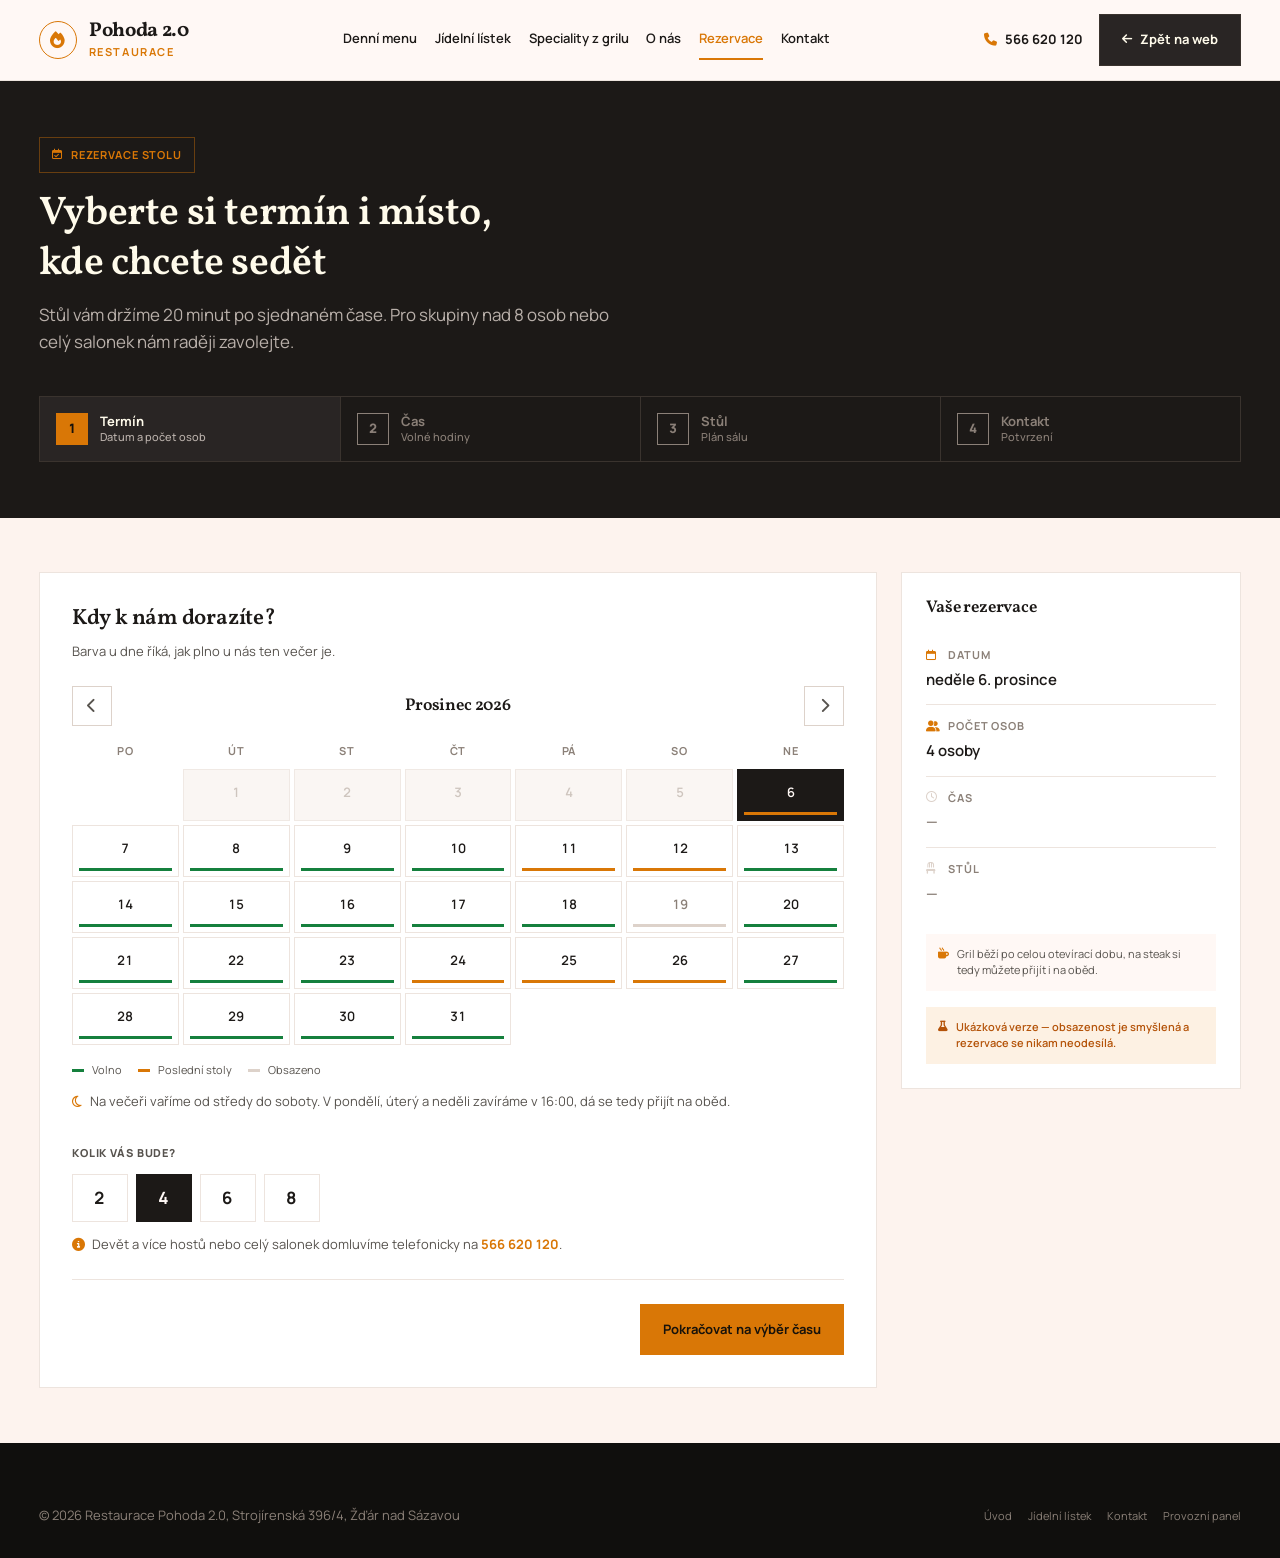
==== commit 8a5b4309: "Add operations panel and share business data across pages Adds admin.html: the view the restaurant w" ====
--- a/rezervace.html
+++ b/rezervace.html
@@ -185,63 +185,10 @@
 
           <div class="plan__stage">
             <svg class="plan__svg" data-plan="sal" viewBox="0 0 760 470" role="group" aria-label="Plán vnitřního sálu">
-              <!-- obvodové zdi -->
-              <rect class="wall" x="16" y="16" width="728" height="438"/>
-
-              <!-- okna na severní stěně -->
-              <g class="window">
-                <line x1="80"  y1="16" x2="220" y2="16"/>
-                <line x1="270" y1="16" x2="410" y2="16"/>
-                <line x1="460" y1="16" x2="600" y2="16"/>
-              </g>
-              <text class="plan-note" x="340" y="46">okna do ulice</text>
-
-              <!-- výčep -->
-              <rect class="fixture" x="596" y="150" width="148" height="120"/>
-              <text class="fixture-label" x="670" y="205">VÝČEP</text>
-              <text class="fixture-label fixture-label--sub" x="670" y="226">Budvar · Pardál</text>
-
-              <!-- otevřený gril -->
-              <rect class="fixture fixture--fire" x="16" y="300" width="126" height="110"/>
-              <text class="fixture-label" x="79" y="350">GRIL</text>
-              <text class="fixture-label fixture-label--sub" x="79" y="371">otevřený</text>
-
-              <!-- vchod -->
-              <g class="door">
-                <line x1="330" y1="454" x2="440" y2="454"/>
-              </g>
-              <text class="plan-note" x="385" y="440">vchod</text>
-
-              <!-- stoly doplní skript -->
               <g data-tables></g>
             </svg>
 
             <svg class="plan__svg" data-plan="zahradka" viewBox="0 0 760 470" role="group" aria-label="Plán zahrádky" hidden>
-              <rect class="wall wall--soft" x="16" y="16" width="728" height="438"/>
-
-              <!-- pergola -->
-              <rect class="fixture" x="458" y="34" width="272" height="186"/>
-              <text class="fixture-label fixture-label--left" x="476" y="60">PERGOLA</text>
-              <text class="fixture-label fixture-label--sub fixture-label--left" x="476" y="79">zastřešeno</text>
-
-              <!-- zahradní gril -->
-              <rect class="fixture fixture--fire" x="34" y="34" width="132" height="104"/>
-              <text class="fixture-label" x="100" y="80">GRIL</text>
-              <text class="fixture-label fixture-label--sub" x="100" y="101">zahradní</text>
-
-              <!-- zeleň podél plotu -->
-              <g class="green">
-                <circle cx="62" cy="212" r="26"/>
-                <circle cx="700" cy="304" r="22"/>
-                <circle cx="686" cy="392" r="30"/>
-              </g>
-
-              <!-- vstup ze sálu -->
-              <g class="door">
-                <line x1="300" y1="454" x2="410" y2="454"/>
-              </g>
-              <text class="plan-note" x="355" y="440">vstup ze sálu</text>
-
               <g data-tables></g>
             </svg>
           </div>
@@ -375,11 +322,13 @@
         <a href="index.html">Úvod</a>
         <a href="index.html#jidelni-listek">Jídelní lístek</a>
         <a href="index.html#kontakt">Kontakt</a>
+        <a href="admin.html">Provozní panel</a>
       </nav>
     </div>
   </div>
 </footer>
 
+<script src="assets/js/podnik.js"></script>
 <script src="assets/js/app.js"></script>
 <script src="assets/js/rezervace.js"></script>
 </body>
--- a/assets/css/responsive.css
+++ b/assets/css/responsive.css
@@ -167,6 +167,8 @@
   .hero__cta { flex-direction: column; align-items: stretch; width: 100%; }
   .hero__cta .btn { width: 100%; }
   .brand__sub { display: none; }
+  /* V panelu popisek zůstává — říká obsluze, kde je. */
+  .admin .brand__sub { display: block; }
 }
 
 /* ---------------------------------------------------------------
@@ -207,6 +209,39 @@
   .party__row { flex-wrap: wrap; }
   .slots__row { grid-template-columns: repeat(auto-fill, minmax(88px, 1fr)); }
   .done__cta .btn { width: 100%; }
+}
+
+/* ---------------------------------------------------------------
+   PROVOZNÍ PANEL
+   --------------------------------------------------------------- */
+@media (max-width: 1240px) {
+  .agrid { grid-template-columns: minmax(0, 1fr); }
+}
+
+@media (max-width: 1000px) {
+  .abar__inner { flex-wrap: wrap; }
+  .abar__demo { order: 3; width: 100%; margin-inline: 0; justify-content: center; }
+  .abar__actions { margin-left: auto; }
+
+  .cards { grid-template-columns: 1fr 1fr; }
+  .aday__label { width: 100%; order: -1; margin-right: 0; }
+}
+
+@media (max-width: 620px) {
+  .cards { grid-template-columns: 1fr; }
+  .aday__nav { gap: var(--s-2); }
+  .aday__picker { flex: 1; min-width: 0; }
+
+  .adetail__panel { width: 100%; }
+  .alegend, .plan__legend { gap: var(--s-3); }
+
+  /* Ve filtru stavů se dá projet prstem místo lámání do řádků. */
+  .afilters {
+    flex-wrap: nowrap; overflow-x: auto; scrollbar-width: none;
+    margin-inline: calc(var(--gutter) * -1); padding-inline: var(--gutter);
+  }
+  .afilters::-webkit-scrollbar { display: none; }
+  .afilters .chip { flex: none; }
 }
 
 /* ---------------------------------------------------------------
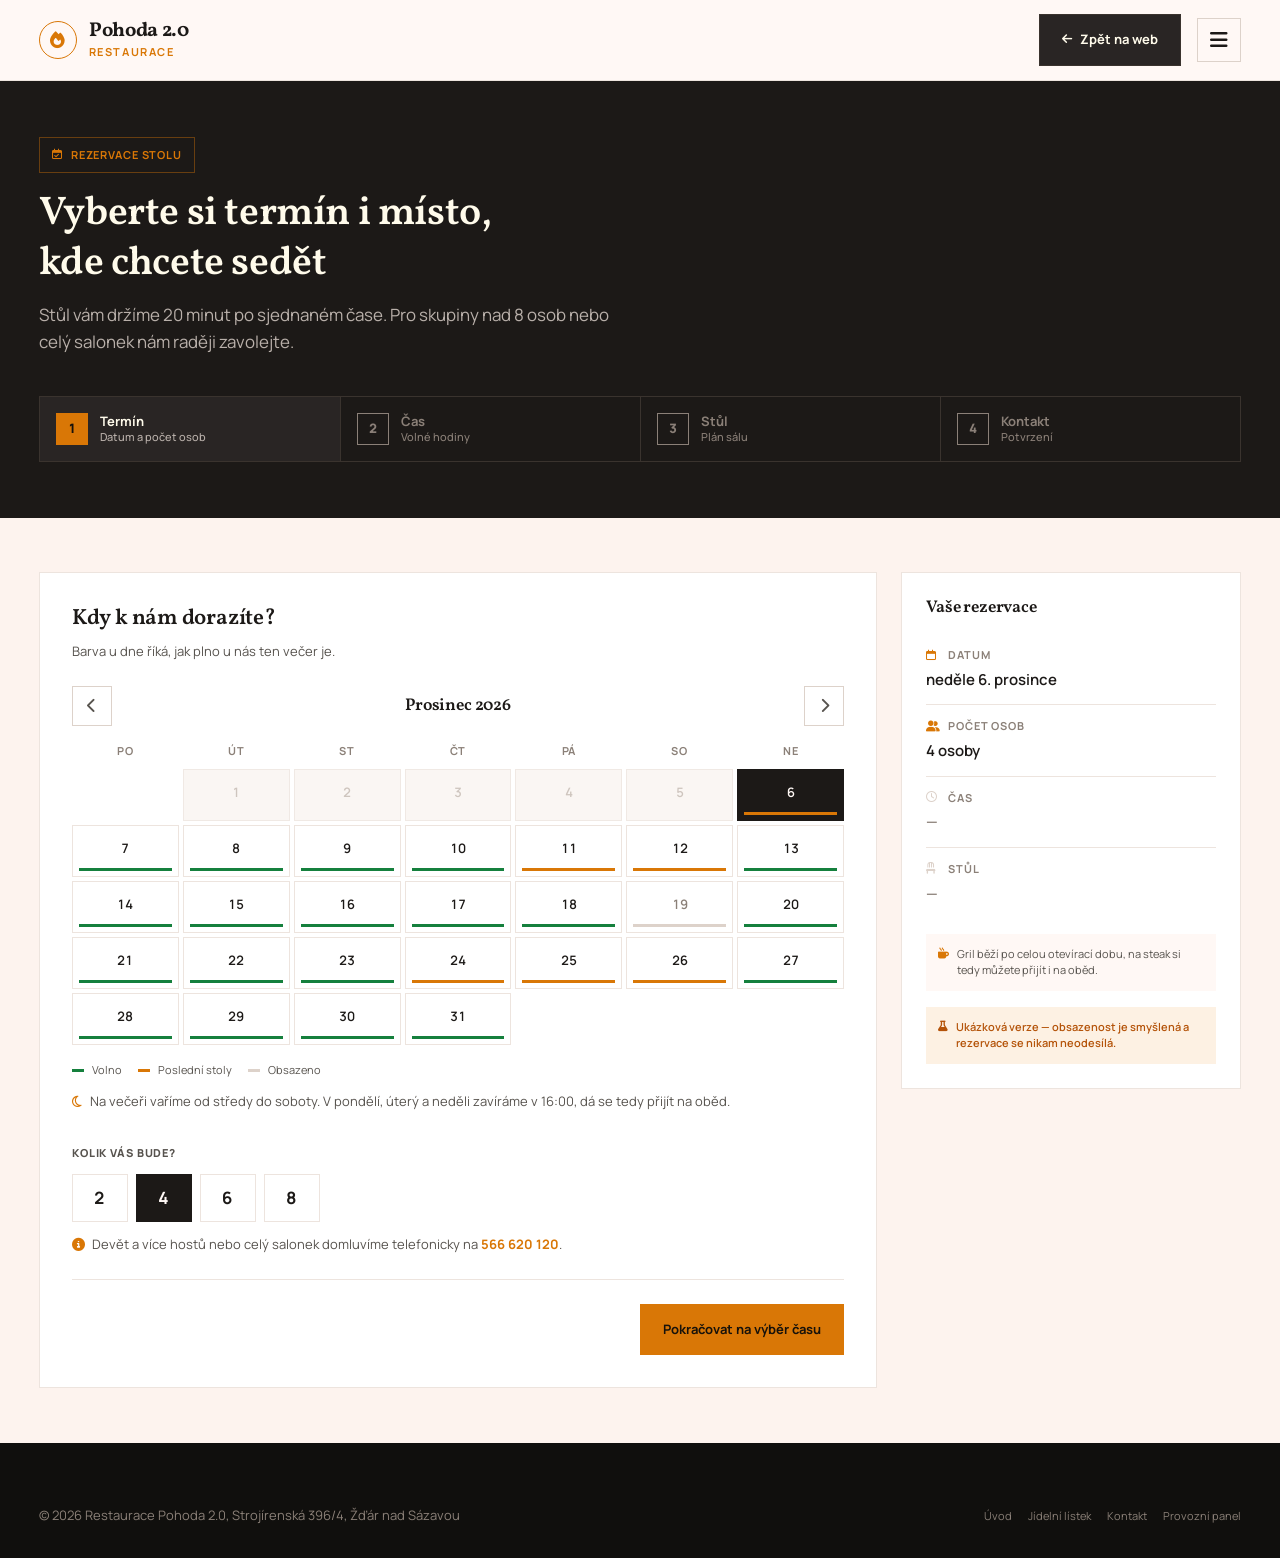
==== commit 0e50343e: "Route all bookings through the reservation system The landing page had its own booking form while th" ====
--- a/rezervace.html
+++ b/rezervace.html
@@ -40,6 +40,7 @@
       <a href="index.html#o-nas">O nás</a>
       <a href="rezervace.html" class="is-current">Rezervace</a>
       <a href="index.html#kontakt">Kontakt</a>
+      <a href="admin.html" class="nav__panel">Provozní panel <span class="tag-demo">demo</span></a>
     </nav>
 
     <div class="nav__actions">
--- a/assets/css/main.css
+++ b/assets/css/main.css
@@ -193,6 +193,7 @@
 .nav__links { display: flex; align-items: center; gap: clamp(0.75rem, 1.4vw, 1.5rem); margin-inline: auto; }
 .nav__links a {
   font-size: var(--t-sm); font-weight: 600; color: var(--ink);
+  white-space: nowrap;
   padding-block: var(--s-2);
   border-bottom: 2px solid transparent;
   transition: color var(--fast) var(--ease), border-color var(--fast) var(--ease);
@@ -448,6 +449,10 @@
   letter-spacing: var(--track-label); text-transform: uppercase;
 }
 .field > label .req { color: var(--flame); }
+.field > label .volitelne {
+  font-weight: 500; text-transform: none; letter-spacing: 0;
+  color: var(--ink-dim);
+}
 .field input, .field select, .field textarea {
   width: 100%;
   background: var(--card); color: var(--ink);
@@ -477,7 +482,8 @@
   border-top: 1px solid var(--line-light); padding-top: var(--s-5);
 }
 .form__hint { display: flex; align-items: flex-start; gap: var(--s-2); font-size: var(--t-sm); color: var(--ink-soft); max-width: 34ch; }
-.form__hint i { color: var(--ember); margin-top: 4px; }
+.form__hint i { color: var(--ember); margin-top: 4px; flex: none; }
+.form__hint a { color: var(--ember-deep); font-weight: 700; }
 
 .badge-open {
   display: inline-flex; align-items: center; gap: var(--s-2);
@@ -619,13 +625,46 @@
 }
 .badge-open.is-closed .dot { background: var(--ink-dim); }
 
-/* Přemostění mezi rychlým formulářem a plánem sálu na samostatné stránce. */
-.form__alt {
-  display: flex; align-items: flex-start; gap: var(--s-3);
-  margin-top: var(--s-5); padding: var(--s-4);
-  background: var(--ember-tint); border: 1px solid rgba(217,119,6,0.3);
-  font-size: var(--t-sm); color: var(--ink-soft);
-}
-.form__alt i { color: var(--ember); margin-top: 4px; flex: none; }
-.form__alt a { color: var(--ember-deep); font-weight: 700; text-decoration: underline; text-underline-offset: 2px; }
-.form__alt a:hover { color: var(--ember); }
+/* Rezervace se dělá jen v rezervačním systému — odkaz na něj musí být
+   nepřehlédnutelný, aby host nehledal formulář, který tu není. */
+.cta-rezervace {
+  display: flex; align-items: center; gap: var(--s-4);
+  margin-top: var(--s-5); padding: var(--s-4) var(--s-5);
+  background: var(--ink); color: var(--cream);
+  border: 1px solid var(--ink);
+  transition: background-color var(--fast) var(--ease);
+}
+.cta-rezervace:hover { background: var(--ash); }
+
+.cta-rezervace__icon {
+  width: 46px; height: 46px; flex: none;
+  display: grid; place-items: center;
+  background: var(--ember); color: #17120b; font-size: 1.15rem;
+}
+.cta-rezervace__text { flex: 1; font-size: var(--t-sm); color: var(--stone); line-height: 1.5; }
+.cta-rezervace__text strong {
+  display: block; margin-bottom: 2px;
+  font-family: var(--font-display); font-size: var(--t-h4); font-weight: 600;
+  color: var(--foam);
+}
+.cta-rezervace__btn {
+  flex: none;
+  display: inline-flex; align-items: center; gap: var(--s-2);
+  padding: 0.75rem 1.125rem;
+  background: var(--ember); color: #17120b;
+  font-size: var(--t-sm); font-weight: 700;
+  transition: background-color var(--fast) var(--ease), transform var(--fast) var(--ease);
+}
+.cta-rezervace:hover .cta-rezervace__btn { background: var(--ember-hi); }
+.cta-rezervace:hover .cta-rezervace__btn i { transform: translateX(3px); }
+.cta-rezervace__btn i { transition: transform var(--fast) var(--ease); }
+
+/* Provozní panel v navigaci — je to ukázka pro klienta, ne stránka pro hosty. */
+.nav__panel { display: inline-flex; align-items: center; gap: var(--s-2); }
+.tag-demo {
+  padding: 2px var(--s-2);
+  background: var(--ink); color: var(--ember);
+  font-size: 0.625rem; font-weight: 800;
+  letter-spacing: 0.08em; text-transform: uppercase;
+}
+.nav__panel:hover .tag-demo { background: var(--ember); color: #17120b; }
--- a/assets/css/rezervace.css
+++ b/assets/css/rezervace.css
@@ -322,10 +322,6 @@
 /* ---------------------------------------------------------------
    8. KONTAKTNÍ KROK
    --------------------------------------------------------------- */
-.volitelne {
-  font-weight: 500; text-transform: none; letter-spacing: 0;
-  color: var(--ink-dim);
-}
 .occasion { margin-top: var(--s-2); border: none; }
 .occasion__row { display: flex; flex-wrap: wrap; gap: var(--s-2); margin-top: var(--s-3); }
 .tagbtn {
--- a/assets/css/responsive.css
+++ b/assets/css/responsive.css
@@ -6,9 +6,9 @@
    ============================================================= */
 
 /* ---------------------------------------------------------------
-   ≤ 1140 px — navigace se nevejde vedle akcí: schová se pod tlačítko
-   --------------------------------------------------------------- */
-@media (max-width: 1140px) {
+   ≤ 1320 px — navigace se nevejde vedle akcí: schová se pod tlačítko
+   --------------------------------------------------------------- */
+@media (max-width: 1320px) {
   .nav__links {
     position: absolute; left: 0; right: 0; top: 100%;
     flex-direction: column; align-items: stretch; gap: 0;
@@ -36,6 +36,8 @@
     border-bottom: none !important;
   }
   .nav__cta-mobile:hover { background: var(--ember-hi); color: #17120b; }
+
+  .nav__panel { justify-content: space-between; }
 
   .nav__inner { position: relative; justify-content: space-between; }
   .nav__burger { display: inline-flex; }
@@ -155,6 +157,10 @@
 
   .place__cta { grid-template-columns: 1fr; }
 
+  .cta-rezervace { flex-wrap: wrap; }
+  .cta-rezervace__text { flex-basis: calc(100% - 46px - var(--s-4)); }
+  .cta-rezervace__btn { width: 100%; justify-content: center; }
+
   .footer__grid { grid-template-columns: 1fr; }
   .footer__bottom { flex-direction: column; align-items: flex-start; }
   .footer__bottom nav { flex-wrap: wrap; }
